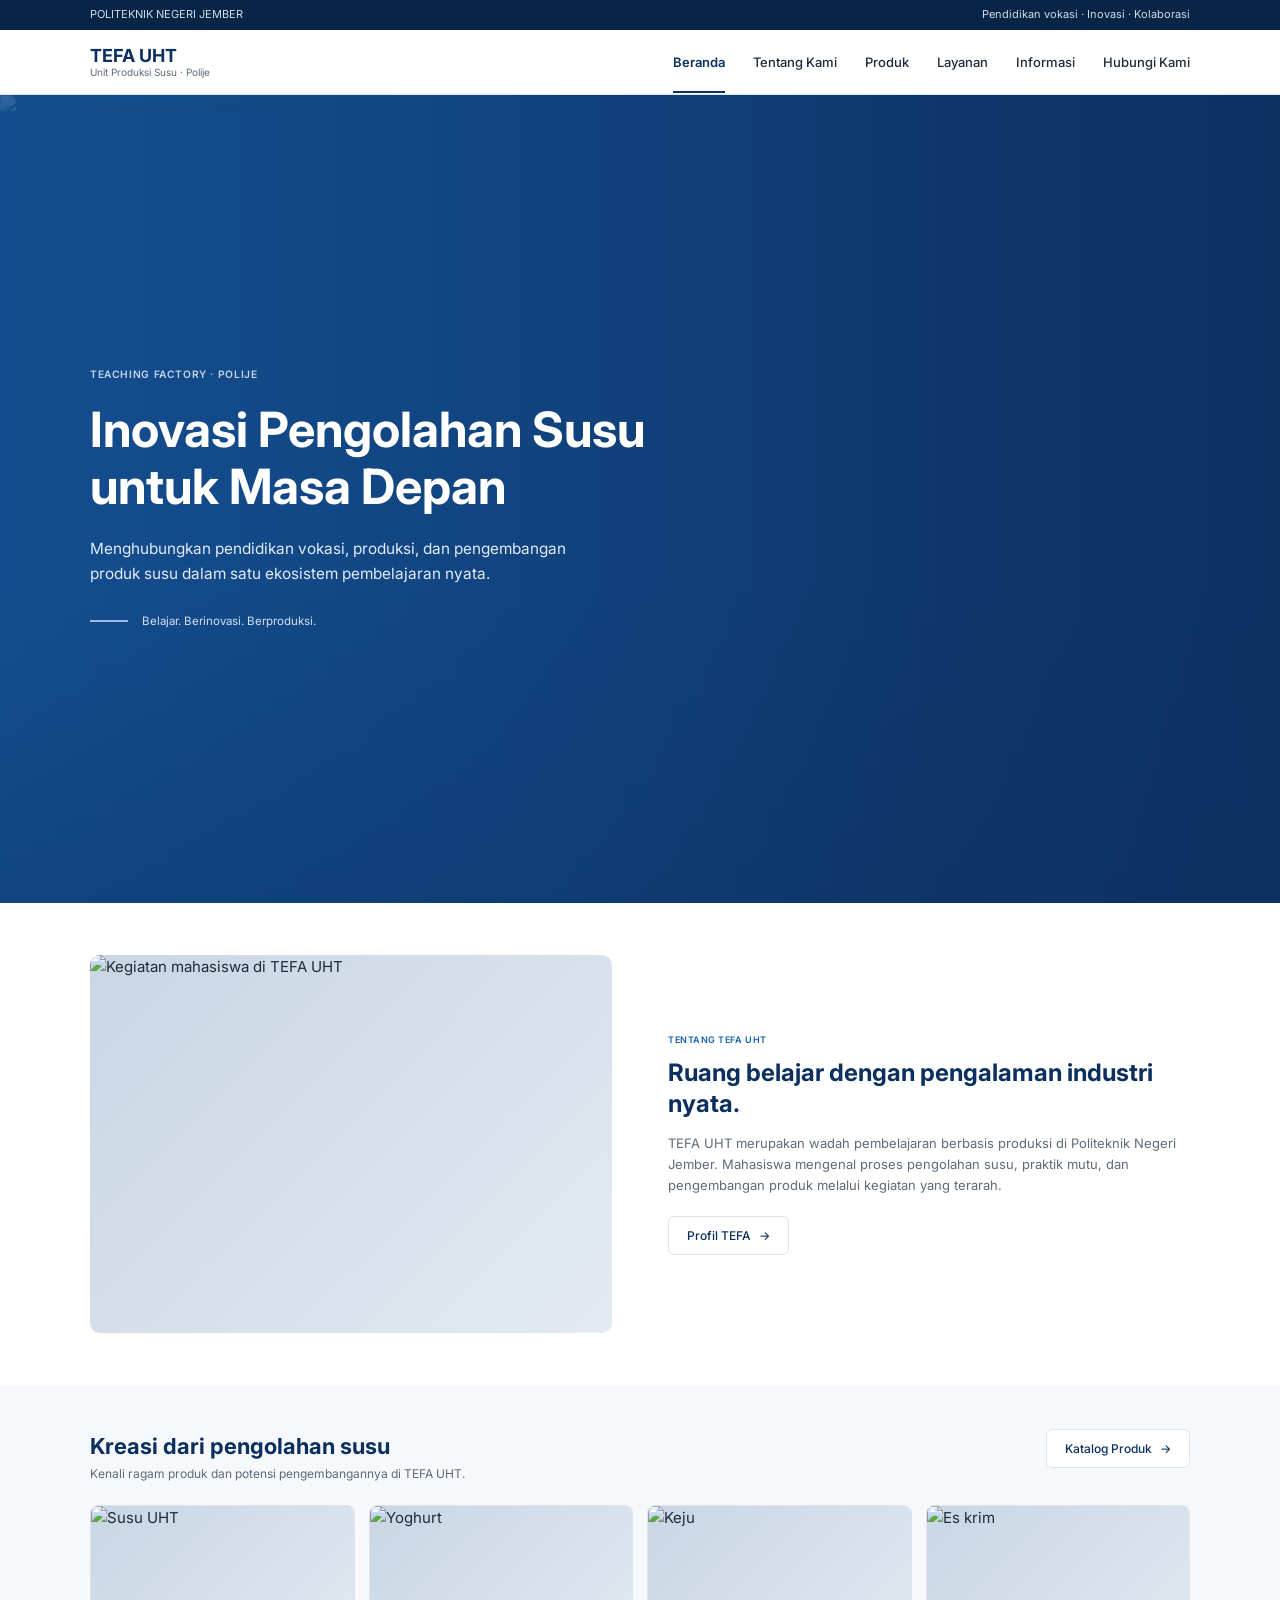
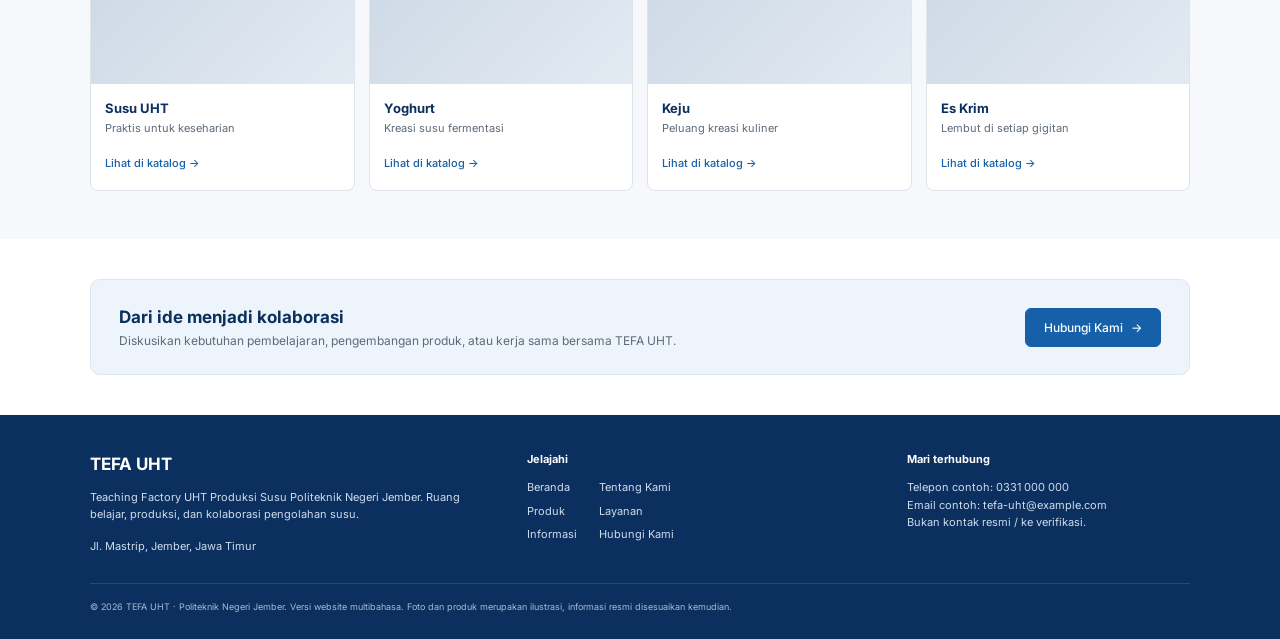
==== Beranda.html @ f45deb73 "first commit" ====
<!DOCTYPE html>
<html lang="id">
<head>
  <meta charset="UTF-8">
  <meta name="viewport" content="width=device-width, initial-scale=1.0">
  <title>TEFA UHT - Teaching Factory Susu Polije</title>
  <link rel="stylesheet" href="css/style.css">
</head>
<body>
  <div class="topbar">
    <div class="container topbar__inner">
      <span>POLITEKNIK NEGERI JEMBER</span>
      <span>Pendidikan vokasi · Inovasi · Kolaborasi</span>
    </div>
  </div>
  <header class="navbar">
    <div class="container navbar__inner">
      <a href="Beranda.html" class="logo">
        <strong>TEFA UHT</strong>
        <small>Unit Produksi Susu · Polije</small>
      </a>
      <button class="nav-toggle" id="navToggle" aria-label="Buka menu" aria-expanded="false">
        <span></span><span></span><span></span>
      </button>
      <nav class="nav" id="nav">
        <a href="Beranda.html" class="active">Beranda</a>
        <a href="tentang.html">Tentang Kami</a>
        <a href="produk.html">Produk</a>
        <a href="layanan.html">Layanan</a>
        <a href="informasi.html">Informasi</a>
        <a href="hubungi.html">Hubungi Kami</a>
      </nav>
    </div>
  </header>
  <main>
    <section class="hero">
      <img class="hero__bg" src="img/hero.jpg" alt="Mesin pengolahan susu di TEFA UHT">
      <div class="hero__overlay"></div>
      <div class="container hero__content">
        <p class="eyebrow eyebrow--light">TEACHING FACTORY · POLIJE</p>
        <h1>Inovasi Pengolahan Susu untuk Masa Depan</h1>
        <p class="hero__desc">Menghubungkan pendidikan vokasi, produksi, dan pengembangan produk susu dalam satu ekosistem pembelajaran nyata.</p>
        <p class="hero__tagline"><span class="line"></span>Belajar. Berinovasi. Berproduksi.</p>
      </div>
    </section>
    <section class="about container">
      <div class="img-box about__img"><img src="img/tentang.jpg" alt="Kegiatan mahasiswa di TEFA UHT"></div>
      <div class="about__text">
        <p class="eyebrow">TENTANG TEFA UHT</p>
        <h2>Ruang belajar dengan pengalaman industri nyata.</h2>
        <p>TEFA UHT merupakan wadah pembelajaran berbasis produksi di Politeknik Negeri Jember. Mahasiswa mengenal proses pengolahan susu, praktik mutu, dan pengembangan produk melalui kegiatan yang terarah.</p>
        <a href="tentang.html" class="btn btn--outline">Profil TEFA <span class="arrow">→</span></a>
      </div>
    </section>
    <section class="products">
      <div class="container">
        <div class="products__head">
          <div>
            <h2>Kreasi dari pengolahan susu</h2>
            <p>Kenali ragam produk dan potensi pengembangannya di TEFA UHT.</p>
          </div>
          <a href="produk.html" class="btn btn--outline">Katalog Produk <span class="arrow">→</span></a>
        </div>
        <div class="cards">
          <article class="card">
            <div class="img-box card__img"><img src="img/susu.jpg" alt="Susu UHT"></div>
            <div class="card__body">
              <h3>Susu UHT</h3>
              <p>Praktis untuk keseharian</p>
              <a href="produk.html#susu-uht">Lihat di katalog <span class="arrow">→</span></a>
            </div>
          </article>
          <article class="card">
            <div class="img-box card__img"><img src="img/yoghurt.jpg" alt="Yoghurt"></div>
            <div class="card__body">
              <h3>Yoghurt</h3>
              <p>Kreasi susu fermentasi</p>
              <a href="produk.html#yoghurt">Lihat di katalog <span class="arrow">→</span></a>
            </div>
          </article>
          <article class="card">
            <div class="img-box card__img"><img src="img/keju.jpg" alt="Keju"></div>
            <div class="card__body">
              <h3>Keju</h3>
              <p>Peluang kreasi kuliner</p>
              <a href="produk.html#keju">Lihat di katalog <span class="arrow">→</span></a>
            </div>
          </article>
          <article class="card">
            <div class="img-box card__img"><img src="img/eskrim.jpg" alt="Es krim"></div>
            <div class="card__body">
              <h3>Es Krim</h3>
              <p>Lembut di setiap gigitan</p>
              <a href="produk.html#es-krim">Lihat di katalog <span class="arrow">→</span></a>
            </div>
          </article>
        </div>
      </div>
    </section>
    <section class="container cta-wrap">
      <div class="cta">
        <div>
          <h3>Dari ide menjadi kolaborasi</h3>
          <p>Diskusikan kebutuhan pembelajaran, pengembangan produk, atau kerja sama bersama TEFA UHT.</p>
        </div>
        <a href="hubungi.html" class="btn btn--primary">Hubungi Kami <span class="arrow">→</span></a>
      </div>
    </section>
  </main>
  <footer class="footer">
    <div class="container footer__grid">
      <div class="footer__brand">
        <h4>TEFA UHT</h4>
        <p>Teaching Factory UHT Produksi Susu Politeknik Negeri Jember. Ruang belajar, produksi, dan kolaborasi pengolahan susu.</p>
        <p class="footer__addr">Jl. Mastrip, Jember, Jawa Timur</p>
      </div>
      <div>
        <h5>Jelajahi</h5>
        <ul class="footer__links">
          <li><a href="Beranda.html">Beranda</a></li>
          <li><a href="tentang.html">Tentang Kami</a></li>
          <li><a href="produk.html">Produk</a></li>
          <li><a href="layanan.html">Layanan</a></li>
          <li><a href="informasi.html">Informasi</a></li>
          <li><a href="hubungi.html">Hubungi Kami</a></li>
        </ul>
      </div>
      <div>
        <h5>Mari terhubung</h5>
        <p class="footer__contact">Telepon contoh: 0331 000 000<br>Email contoh: tefa-uht@example.com<br>Bukan kontak resmi / ke verifikasi.</p>
      </div>
    </div>
    <div class="container footer__bottom">
      © <span id="year">2026</span> TEFA UHT · Politeknik Negeri Jember. Versi website multibahasa. Foto dan produk merupakan ilustrasi, informasi resmi disesuaikan kemudian.
    </div>
  </footer>
  <script src="js/script.js"></script>
</body>
</html>
---- css/style.css ----
@import url("https://fonts.googleapis.com/css2?family=Inter:wght@400;500;600;700&display=swap");

:root { --navy: #0b2f5e; --navy-dark: #082548; --blue: #1560a8; --blue-soft: #eef4fb; --text: #1c2b3a; --muted: #5d6b7a; --line: #dde4ec; --bg-soft: #f6f8fb; --white: #ffffff; }
* { box-sizing: border-box; margin: 0; padding: 0; }
html { scroll-behavior: smooth; }
body { font-family: "Inter", system-ui, sans-serif; color: var(--text); background: var(--white); line-height: 1.6; font-size: 15px; }
img { display: block; width: 100%; height: 100%; object-fit: cover; }
a { color: inherit; text-decoration: none; }
ul { list-style: none; }
.container { width: min(1100px, 100% - 48px); margin-inline: auto; }
:focus-visible { outline: 2px solid var(--blue); outline-offset: 3px; }
.topbar { background: var(--navy-dark); color: #cfdcec; font-size: 11px; padding: 6px 0; }
.topbar__inner { display: flex; justify-content: space-between; gap: 16px; }
.navbar { background: var(--white); border-bottom: 1px solid var(--line); position: sticky; top: 0; z-index: 50; }
.navbar__inner { display: flex; align-items: center; justify-content: space-between; height: 64px; }
.logo { display: flex; flex-direction: column; line-height: 1.2; }
.logo strong { font-size: 18px; color: var(--navy); font-weight: 700; }
.logo small { font-size: 10px; color: var(--muted); }
.nav { display: flex; gap: 28px; font-size: 13px; font-weight: 500; }
.nav a { padding: 22px 0 18px; border-bottom: 2px solid transparent; transition: color .2s; }
.nav a:hover { color: var(--blue); }
.nav a.active { color: var(--navy); font-weight: 600; border-bottom-color: var(--navy); }
.nav-toggle { display: none; background: none; border: 0; width: 40px; height: 40px; cursor: pointer; flex-direction: column; justify-content: center; align-items: center; gap: 5px; }
.nav-toggle span { width: 22px; height: 2px; background: var(--navy); transition: transform .25s, opacity .25s; }
.nav-toggle[aria-expanded="true"] span:nth-child(1) { transform: translateY(7px) rotate(45deg); }
.nav-toggle[aria-expanded="true"] span:nth-child(2) { opacity: 0; }
.nav-toggle[aria-expanded="true"] span:nth-child(3) { transform: translateY(-7px) rotate(-45deg); }
.img-box { background: linear-gradient(135deg, #c9d6e4, #e3eaf2); overflow: hidden; position: relative; }
.hero { position: relative; min-height: 420px; min-height: max(420px, calc(100vh - 92px)); min-height: max(420px, calc(100svh - 92px)); display: flex; align-items: center; background: var(--navy); overflow: hidden; }
.hero__bg { position: absolute; inset: 0; }
.hero__overlay { position: absolute; inset: 0; background:
    linear-gradient(0deg, rgba(11, 47, 94, .30) 0%, rgba(11, 47, 94, 0) 40%),
    linear-gradient(90deg, rgba(21, 82, 150, .88) 0%, rgba(21, 82, 150, .62) 38%, rgba(21, 82, 150, .25) 72%, rgba(21, 82, 150, .08) 100%); }
.hero__content { position: relative; z-index: 1; padding: 48px 0; }
.eyebrow { font-size: 9px; font-weight: 600; letter-spacing: .06em; color: var(--blue); margin-bottom: 10px; }
.eyebrow--light { color: #c4d6ec; }
.hero .eyebrow--light { font-size: clamp(10px, .8vw, 14px); margin-bottom: clamp(14px, 1.4vw, 24px); }
.hero h1 { color: var(--white); font-size: clamp(30px, 3.8vw, 64px); line-height: 1.18; font-weight: 700; max-width: 14em; margin-bottom: clamp(14px, 1.6vw, 28px); }
.hero__desc { color: #e3ecf7; font-size: clamp(14px, 1.2vw, 21px); line-height: 1.65; max-width: 34em; margin-bottom: clamp(20px, 2vw, 36px); }
.hero__tagline { color: #d3e1f2; font-size: clamp(11px, .9vw, 16px); display: flex; align-items: center; gap: 14px; }
.hero__tagline .line { width: clamp(28px, 3vw, 52px); height: 2px; background: #9bbbe0; }
.about { display: grid; grid-template-columns: 1fr 1fr; gap: 56px; align-items: center; padding: 52px 0; }
.about__img { border-radius: 10px; aspect-ratio: 4 / 2.9; }
.about__text h2 { font-size: 24px; line-height: 1.3; color: var(--navy); margin-bottom: 14px; font-weight: 700; }
.about__text p:not(.eyebrow) { color: var(--muted); font-size: 13px; margin-bottom: 20px; }
.btn { display: inline-flex; align-items: center; gap: 8px; font-size: 12px; font-weight: 500; padding: 9px 18px; border-radius: 6px; border: 1px solid var(--line); transition: background .2s, border-color .2s, color .2s; }
.btn--outline { background: var(--white); color: var(--navy); }
.btn--outline:hover { border-color: var(--blue); color: var(--blue); }
.btn--primary { background: var(--blue); color: var(--white); border-color: var(--blue); }
.btn--primary:hover { background: var(--navy); border-color: var(--navy); }
.arrow { transition: transform .2s; }
.btn:hover .arrow, .card__body a:hover .arrow { transform: translateX(3px); }
.products { background: var(--bg-soft); padding: 44px 0 48px; }
.products__head { display: flex; justify-content: space-between; align-items: flex-start; gap: 20px; margin-bottom: 22px; }
.products__head h2 { font-size: 22px; color: var(--navy); font-weight: 700; }
.products__head p { color: var(--muted); font-size: 12px; }
.cards { display: grid; grid-template-columns: repeat(4, 1fr); gap: 14px; }
.card { background: var(--white); border: 1px solid var(--line); border-radius: 8px; overflow: hidden; transition: box-shadow .2s, transform .2s; }
.card:hover { box-shadow: 0 8px 20px rgba(11, 47, 94, .12); transform: translateY(-2px); }
.card__img { aspect-ratio: 4 / 2.7; }
.card__body { padding: 14px 14px 16px; }
.card__body h3 { font-size: 13px; color: var(--navy); font-weight: 700; }
.card__body p { font-size: 11px; color: var(--muted); margin: 2px 0 12px; }
.card__body a { font-size: 11px; color: var(--blue); font-weight: 500; }
.cta-wrap { padding: 40px 0; }
.cta { display: flex; justify-content: space-between; align-items: center; gap: 24px; background: var(--blue-soft); border: 1px solid #d9e7f5; border-radius: 10px; padding: 24px 28px; }
.cta h3 { font-size: 17px; color: var(--navy); font-weight: 700; }
.cta p { font-size: 12px; color: var(--muted); }
.footer { background: var(--navy); color: #cfdcec; padding-top: 36px; }
.footer__grid { display: grid; grid-template-columns: 1.4fr 1.2fr 1fr; gap: 40px; padding-bottom: 28px; border-bottom: 1px solid rgba(255, 255, 255, .12); }
.footer h4 { font-size: 17px; color: var(--white); margin-bottom: 10px; }
.footer h5 { font-size: 11px; color: var(--white); margin-bottom: 10px; }
.footer p, .footer li { font-size: 11px; }
.footer__addr { margin-top: 14px; }
.footer__links { display: grid; grid-template-columns: repeat(2, auto); justify-content: start; gap: 6px 22px; }
.footer__links a:hover { color: var(--white); text-decoration: underline; }
.footer__bottom { font-size: 9px; padding: 16px 0 24px; color: #a8bcd6; }
.page-header { background: var(--blue-soft); padding: 28px 0 36px; }
.breadcrumb { display: flex; gap: 8px; font-size: 11px; color: var(--muted); margin-bottom: 14px; }
.breadcrumb a:hover { color: var(--blue); text-decoration: underline; }
.page-header h1 { font-size: clamp(28px, 3vw, 40px); color: var(--navy); font-weight: 700; line-height: 1.2; margin-bottom: 10px; }
.page-header p { font-size: 13px; color: var(--muted); max-width: 40em; }
.subpage { padding-top: 28px; }
.subnav { display: flex; flex-wrap: wrap; gap: 10px; margin-bottom: 36px; }
.subnav__link { display: inline-block; font-size: 11px; font-weight: 500; padding: 8px 18px; border-radius: 6px; background: var(--blue-soft); color: var(--muted); transition: background .2s, color .2s; }
.subnav__link:hover { color: var(--navy); }
.subnav__link.active { background: var(--blue); color: var(--white); }
.btn:hover .arrow { transform: translateX(3px); }
.profile { display: grid; grid-template-columns: 1fr 1fr; gap: 56px; align-items: center; }
.profile__text h2 { font-size: 26px; line-height: 1.3; color: var(--navy); margin-bottom: 16px; font-weight: 700; max-width: 12em; }
.profile__text p:not(.eyebrow) { font-size: 12.5px; color: var(--muted); line-height: 1.75; margin-bottom: 14px; }
.profile__img { border-radius: 10px; aspect-ratio: 4 / 3.2; }
.features { padding: 52px 0 8px; }
.features h2 { font-size: 22px; color: var(--navy); font-weight: 700; margin-bottom: 20px; }
.features__grid { display: grid; grid-template-columns: repeat(3, 1fr); gap: 14px; }
.feature { background: var(--blue-soft); border-radius: 8px; padding: 20px 22px 22px; }
.feature__icon { width: 18px; height: 18px; fill: none; stroke: var(--navy); stroke-width: 1.8; stroke-linecap: round; stroke-linejoin: round; margin-bottom: 14px; }
.feature h3 { font-size: 14px; color: var(--navy); font-weight: 700; margin-bottom: 6px; }
.feature p { font-size: 11px; color: var(--muted); line-height: 1.7; }
.reveal { opacity: 0; transform: translateY(14px); transition: opacity .5s ease, transform .5s ease; transition-delay: var(--delay, 0s); }
.reveal.show { opacity: 1; transform: none; }
.vision { display: grid; grid-template-columns: 1fr 1.25fr; gap: 18px; align-items: start; }
.vision__main { background: var(--navy); color: var(--white); border-radius: 10px; padding: 28px 26px 26px; }
.vision__main .eyebrow { margin-bottom: 16px; }
.vision__main h2 { font-size: 26px; font-weight: 700; margin-bottom: 14px; }
.vision__text { font-size: 17px; line-height: 1.6; font-weight: 500; margin-bottom: 26px; }
.vision__note { font-size: 9px; color: #b8cde6; }
.mission h2 { font-size: 24px; color: var(--navy); font-weight: 700; margin-bottom: 14px; }
.mission__list { display: grid; gap: 12px; list-style: none; }
.mission__list li { display: flex; gap: 18px; align-items: flex-start; background: var(--bg-soft); border-radius: 8px; padding: 16px 20px; }
.mission__no { font-size: 15px; font-weight: 700; color: var(--blue); min-width: 24px; }
.mission__list p { font-size: 11.5px; color: var(--muted); line-height: 1.7; }
.catalog { padding: 36px 0 12px; }
.catalog h2 { font-size: 20px; color: var(--navy); font-weight: 700; margin-bottom: 18px; }
.catalog__grid { display: grid; grid-template-columns: repeat(3, 1fr); gap: 16px; }
.product { background: var(--white); border: 1px solid var(--line); border-radius: 8px; overflow: hidden; transition: box-shadow .2s, transform .2s; }
.product:hover { box-shadow: 0 8px 20px rgba(11, 47, 94, .12); transform: translateY(-2px); }
.product__img { aspect-ratio: 5 / 3; }
.product__body { padding: 12px 16px 18px; }
.product__meta { display: flex; justify-content: space-between; gap: 10px; font-size: 9px; margin-bottom: 8px; }
.product__cat { color: var(--blue); font-weight: 500; }
.product__size { color: var(--muted); }
.product h3 { font-size: 16px; color: var(--navy); font-weight: 700; margin-bottom: 6px; }
.product__desc { font-size: 11px; color: var(--muted); line-height: 1.65; }
.product.reveal.show:hover { transform: translateY(-2px); }
.service-intro { display: grid; grid-template-columns: 1fr 1.05fr; gap: 56px; align-items: center; }
.service-intro__text h2 { font-size: 26px; line-height: 1.3; color: var(--navy); margin-bottom: 14px; font-weight: 700; max-width: 11em; }
.service-intro__text p:not(.eyebrow) { font-size: 12px; color: var(--muted); line-height: 1.75; }
.service-intro__img { border-radius: 10px; aspect-ratio: 4 / 2.7; }
.service-intro__caption { font-size: 8.5px; color: var(--muted); margin-top: 8px; }
.block { margin-top: 48px; }
.block h2 { font-size: 20px; color: var(--navy); font-weight: 700; margin-bottom: 16px; }
.benefits__grid { display: grid; grid-template-columns: repeat(3, 1fr); gap: 14px; }
.benefit { background: var(--blue-soft); border-radius: 8px; padding: 18px 20px 22px; }
.benefit__icon { width: 16px; height: 16px; fill: none; stroke: var(--blue); stroke-width: 1.8; stroke-linecap: round; stroke-linejoin: round; margin-bottom: 12px; }
.benefit h3 { font-size: 13.5px; color: var(--navy); font-weight: 700; margin-bottom: 6px; }
.benefit p { font-size: 10.5px; color: var(--muted); line-height: 1.7; }
.steps__grid { display: grid; grid-template-columns: repeat(4, 1fr); gap: 12px; list-style: none; }
.step { background: var(--white); border: 1px solid var(--line); border-radius: 8px; padding: 18px 18px 24px; }
.step--soft { background: var(--blue-soft); border-color: transparent; }
.step__no { display: block; font-size: 20px; font-weight: 700; color: var(--blue); margin-bottom: 10px; }
.step h3 { font-size: 13px; color: var(--navy); font-weight: 700; margin-bottom: 6px; }
.step p { font-size: 10.5px; color: var(--muted); line-height: 1.7; }
.cta--info h3 { font-size: 15px; margin-bottom: 4px; }
.cta--info p { font-size: 11px; }
.cta__note { font-size: 8.5px !important; margin-top: 8px; }
.notice { background: var(--blue-soft); border-radius: 8px; padding: 12px 18px; font-size: 10px; color: var(--muted); margin-top: 30px; }
.practice__grid { display: grid; grid-template-columns: repeat(2, 1fr); gap: 14px; margin-top: 14px; }
.practice { background: var(--white); border: 1px solid var(--line); border-radius: 8px; padding: 18px 20px 20px; }
.practice h3 { font-size: 14px; color: var(--navy); font-weight: 700; margin-bottom: 6px; }
.practice p { font-size: 11px; color: var(--muted); line-height: 1.7; }
.section-head { margin-bottom: 22px; }
.section-head h2 { font-size: 24px; color: var(--navy); font-weight: 700; line-height: 1.25; margin-bottom: 6px; }
.section-head p { font-size: 12px; color: var(--muted); max-width: 52em; }
.news__grid { display: grid; grid-template-columns: repeat(3, 1fr); gap: 16px; align-items: start; }
.news-card { background: var(--white); border: 1px solid var(--line); border-radius: 8px; overflow: hidden; transition: box-shadow .2s, transform .2s; }
.news-card:hover { box-shadow: 0 8px 20px rgba(11, 47, 94, .12); transform: translateY(-2px); }
.news-card__img { aspect-ratio: 16 / 10; }
.news-card__body { padding: 14px 16px 18px; }
.news-card__meta { font-size: 8.5px; font-weight: 500; color: var(--blue); margin-bottom: 8px; }
.news-card h3 { font-size: 15px; line-height: 1.35; color: var(--navy); font-weight: 700; margin-bottom: 8px; }
.news-card__desc { font-size: 10.5px; color: var(--muted); line-height: 1.7; }
.news-card.reveal.show:hover { transform: translateY(-2px); }
.gallery__grid { display: grid; grid-template-columns: repeat(3, 1fr); gap: 20px 16px; }
.gallery__item { margin: 0; }
.gallery__btn { display: block; width: 100%; padding: 0; border: 0; border-radius: 10px; aspect-ratio: 3 / 2; cursor: zoom-in; font: inherit; }
.gallery__btn img { transition: transform .35s ease; }
.gallery__btn:hover img { transform: scale(1.04); }
.gallery__item figcaption { display: flex; flex-direction: column; gap: 2px; margin-top: 8px; }
.gallery__item strong { font-size: 12.5px; font-weight: 500; color: var(--navy); }
.gallery__item span { font-size: 9px; color: var(--muted); }
.lightbox { margin: auto; border: 0; border-radius: 10px; padding: 0; width: min(900px, 92vw); background: var(--white); overflow: hidden; }
.lightbox::backdrop { background: rgba(8, 37, 72, .78); }
.lightbox img { width: 100%; max-height: 72vh; object-fit: contain; background: #0b1a2e; }
.lightbox__caption { font-size: 12px; color: var(--navy); font-weight: 500; padding: 12px 18px 14px; }
.lightbox__close { position: absolute; top: 10px; right: 10px; width: 32px; height: 32px; border: 0; border-radius: 50%; background: rgba(255, 255, 255, .92); color: var(--navy); font-size: 14px; cursor: pointer; }
.lightbox__close:hover { background: var(--white); }
button.btn { font-family: inherit; cursor: pointer; }
.btn:disabled { opacity: .7; cursor: default; }
.contact { display: grid; grid-template-columns: 1fr 1.12fr; gap: 32px; align-items: start; padding-top: 40px; }
.contact__info h2 { font-size: 24px; color: var(--navy); font-weight: 700; margin-bottom: 14px; }
.contact__org { font-size: 13px; font-weight: 500; color: var(--navy); margin-bottom: 12px; }
.contact__addr { display: flex; align-items: center; gap: 10px; font-size: 11px; color: var(--muted); margin-bottom: 18px; }
.icon { width: 15px; height: 15px; flex: none; fill: none; stroke: var(--blue); stroke-width: 1.8; stroke-linecap: round; stroke-linejoin: round; }
.contact__box { background: var(--blue-soft); border-radius: 8px; padding: 16px 18px 14px; margin-bottom: 14px; }
.contact__box .eyebrow { margin-bottom: 12px; }
.contact__line { display: flex; align-items: center; gap: 10px; font-size: 11px; color: var(--text); margin-bottom: 10px; width: fit-content; }
.contact__line:hover span { color: var(--blue); text-decoration: underline; }
.contact__note { font-size: 8.5px; color: var(--muted); margin-top: 4px; }
.map { position: relative; display: block; border-radius: 10px; overflow: hidden; }
.map__img { aspect-ratio: 1.9 / 1; border-radius: 10px; }
.map__img img { transition: transform .35s ease; }
.map:hover .map__img img, .map:focus-visible .map__img img { transform: scale(1.04); }
.map__badge { position: absolute; right: 10px; bottom: 10px; background: var(--white); color: var(--navy); font-size: 10px; font-weight: 600; padding: 6px 10px; border-radius: 6px; box-shadow: 0 2px 8px rgba(8, 37, 72, .25); opacity: 0; transform: translateY(4px); transition: opacity .2s, transform .2s; }
.map:hover .map__badge, .map:focus-visible .map__badge { opacity: 1; transform: none; }
.contact__form { background: var(--white); border: 1px solid var(--line); border-radius: 10px; padding: 26px 24px 28px; }
.contact__form h2 { font-size: 22px; color: var(--navy); font-weight: 700; margin-bottom: 8px; }
.contact__lead { font-size: 11px; color: var(--muted); margin-bottom: 20px; }
.field { margin-bottom: 14px; }
.field label { display: block; font-size: 10px; font-weight: 600; color: var(--navy); margin-bottom: 6px; }
.field input, .field textarea { width: 100%; font-family: inherit; font-size: 11px; color: var(--text); background: var(--white); border: 1px solid var(--line); border-radius: 6px; padding: 11px 12px; transition: border-color .2s, box-shadow .2s; }
.field textarea { resize: vertical; min-height: 110px; line-height: 1.6; }
.field input::placeholder, .field textarea::placeholder { color: #98a4b3; }
.field input:focus, .field textarea:focus { outline: none; border-color: var(--blue); box-shadow: 0 0 0 3px rgba(21, 96, 168, .15); }
.field input[aria-invalid="true"], .field textarea[aria-invalid="true"] { border-color: #c0392b; }
.field input[aria-invalid="true"]:focus, .field textarea[aria-invalid="true"]:focus { box-shadow: 0 0 0 3px rgba(192, 57, 43, .15); }
.field__error { font-size: 9.5px; color: #c0392b; margin-top: 5px; min-height: 0; }
.field__error:empty { display: none; }
.contact__form .btn { margin-top: 6px; padding: 10px 20px; }
.tips { padding: 28px 0 44px; }
.tips__box { background: var(--blue-soft); border-radius: 8px; padding: 18px 22px 20px; }
.tips__box h3 { font-size: 15px; color: var(--navy); font-weight: 700; margin-bottom: 6px; }
.tips__box p { font-size: 11px; color: var(--muted); line-height: 1.7; }
.success { text-align: center; max-width: 620px; padding: 52px 0 76px; display: flex; flex-direction: column; align-items: center; }
.success__icon { width: 56px; height: 56px; border-radius: 50%; background: #e6f2ec; display: grid; place-items: center; margin-bottom: 18px; animation: pop .45s ease both; }
.success__icon svg { width: 24px; height: 24px; fill: none; stroke: #2f7d5b; stroke-width: 1.8; stroke-linecap: round; stroke-linejoin: round; }
.success .eyebrow { margin-bottom: 14px; }
.success h2 { font-size: clamp(24px, 3vw, 32px); color: var(--navy); font-weight: 700; line-height: 1.25; margin-bottom: 18px; }
.success h2:focus { outline: none; }
.success__text { font-size: 12.5px; color: var(--muted); line-height: 1.75; max-width: 34em; margin-bottom: 22px; }
.success__note { background: var(--blue-soft); border-radius: 8px; padding: 14px 24px; font-size: 10px; color: var(--muted); line-height: 1.7; margin-bottom: 22px; }
.success__actions { display: flex; flex-wrap: wrap; justify-content: center; gap: 10px; }
@keyframes pop {
from { opacity: 0; transform: scale(.6); }
  to { opacity: 1; transform: scale(1); }
}

@media (max-width: 900px) {
  .cards { grid-template-columns: repeat(2, 1fr); }
  .about { grid-template-columns: 1fr; gap: 24px; }
  .footer__grid { grid-template-columns: 1fr 1fr; }
  .footer__brand { grid-column: 1 / -1; }
  .profile { grid-template-columns: 1fr; gap: 28px; }
  .features__grid { grid-template-columns: 1fr; }
  .vision { grid-template-columns: 1fr; }
  .catalog__grid { grid-template-columns: repeat(2, 1fr); }
  .service-intro { grid-template-columns: 1fr; gap: 28px; }
  .steps__grid { grid-template-columns: repeat(2, 1fr); }
  .benefits__grid { grid-template-columns: 1fr; }
  .practice__grid { grid-template-columns: 1fr; }
  .news__grid { grid-template-columns: repeat(2, 1fr); }
  .gallery__grid { grid-template-columns: repeat(2, 1fr); }
  .contact { grid-template-columns: 1fr; gap: 28px; }
}

@media (max-width: 760px) {
  .topbar__inner span:last-child { display: none; }
  .nav-toggle { display: flex; }
  .nav { position: absolute; top: 100%; left: 0; right: 0; background: var(--white); border-bottom: 1px solid var(--line); flex-direction: column; gap: 0; padding: 8px 24px 14px; display: none; }
  .nav.open { display: flex; }
  .nav a { padding: 12px 0; border-bottom: 1px solid var(--line); }
  .hero { min-height: 360px; }
  .hero h1 { font-size: 28px; }
  .hero__desc { font-size: 14px; }
  .hero__overlay { background: rgba(11, 47, 94, .82); }
  .products__head, .cta { flex-direction: column; align-items: flex-start; }
  .cta { flex-direction: column; align-items: flex-start; }
}

@media (max-width: 480px) {
  .cards { grid-template-columns: 1fr; }
  .footer__grid { grid-template-columns: 1fr; }
}

@media (prefers-reduced-motion: reduce) {
  * { transition: none !important; scroll-behavior: auto !important; }
  .reveal { opacity: 1; transform: none; transition: none; }
  .gallery__btn img { transition: none; }
  .map__img img, .map__badge { transition: none; }
  .success__icon { animation: none; }
}

@media (max-width: 560px) {
  .catalog__grid { grid-template-columns: 1fr; }
  .steps__grid { grid-template-columns: 1fr; }
  .news__grid { grid-template-columns: 1fr; }
  .gallery__grid { grid-template-columns: 1fr; }
  .success__actions { flex-direction: column; width: 100%; }
  .success__actions .btn { justify-content: center; }
}
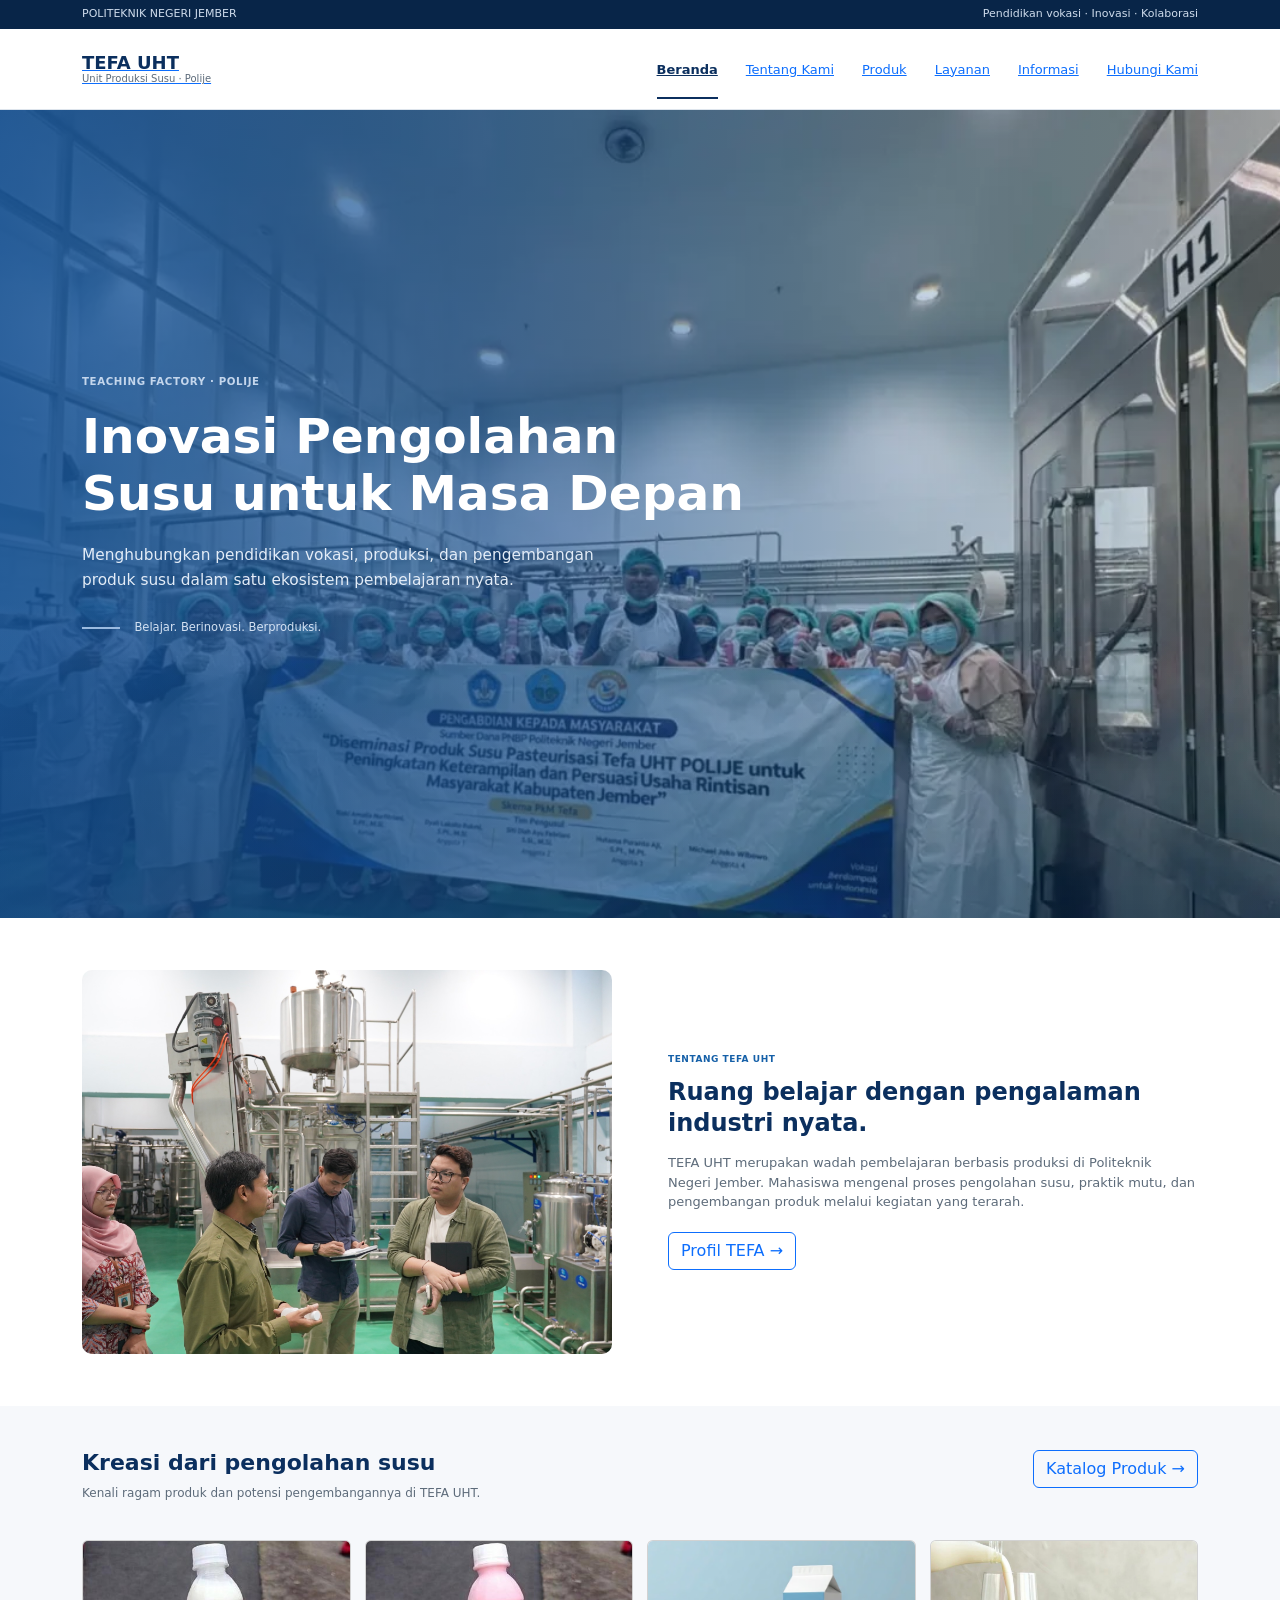
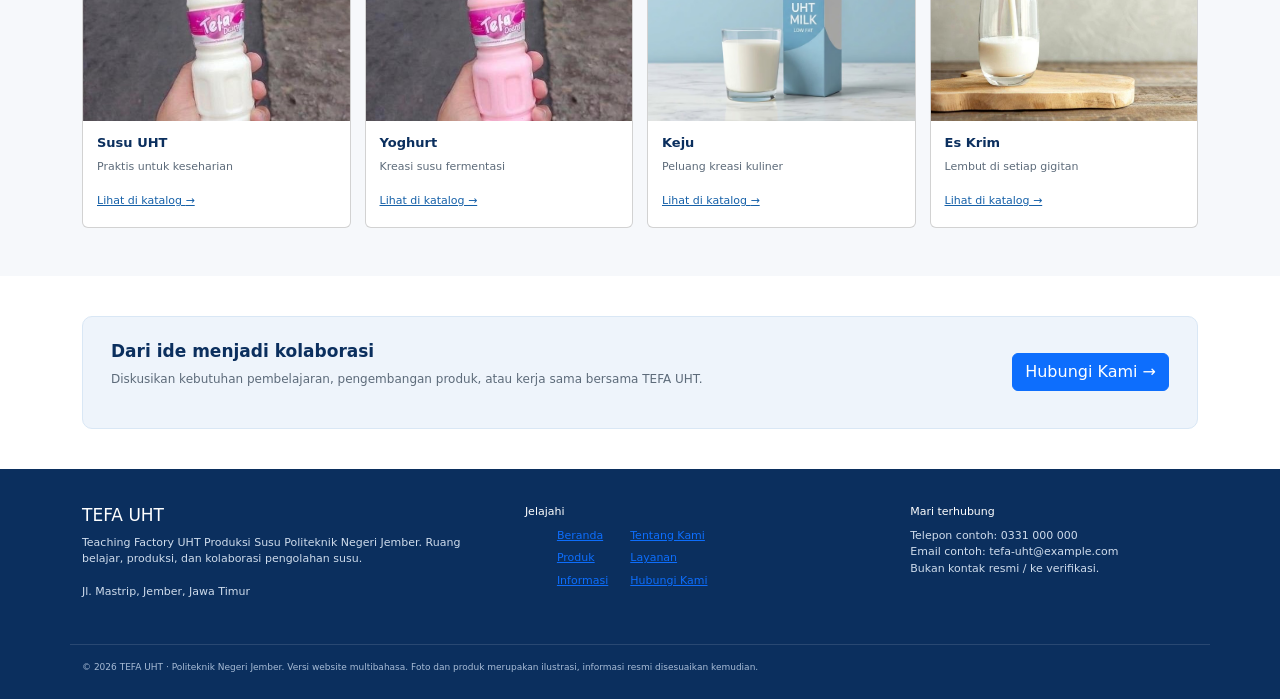
==== commit e56ab1e7: "rorrr" ====
--- a/Beranda.html
+++ b/Beranda.html
@@ -5,6 +5,8 @@
   <meta name="viewport" content="width=device-width, initial-scale=1.0">
   <title>TEFA UHT - Teaching Factory Susu Polije</title>
   <link rel="stylesheet" href="css/style.css">
+
+  <link href="https://cdn.jsdelivr.net/npm/bootstrap@5.3.8/dist/css/bootstrap.min.css" rel="stylesheet">
 </head>
 <body>
   <div class="topbar">
@@ -34,7 +36,7 @@
   </header>
   <main>
     <section class="hero">
-      <img class="hero__bg" src="img/hero.jpg" alt="Mesin pengolahan susu di TEFA UHT">
+      <img class="hero__bg" src="img/BANNER.webp" alt="Mesin pengolahan susu di TEFA UHT">
       <div class="hero__overlay"></div>
       <div class="container hero__content">
         <p class="eyebrow eyebrow--light">TEACHING FACTORY · POLIJE</p>
@@ -44,12 +46,12 @@
       </div>
     </section>
     <section class="about container">
-      <div class="img-box about__img"><img src="img/tentang.jpg" alt="Kegiatan mahasiswa di TEFA UHT"></div>
+      <div class="img-box about__img"><img src="img/Beranda1.jpeg" alt="Kegiatan mahasiswa di TEFA UHT"></div>
       <div class="about__text">
         <p class="eyebrow">TENTANG TEFA UHT</p>
         <h2>Ruang belajar dengan pengalaman industri nyata.</h2>
         <p>TEFA UHT merupakan wadah pembelajaran berbasis produksi di Politeknik Negeri Jember. Mahasiswa mengenal proses pengolahan susu, praktik mutu, dan pengembangan produk melalui kegiatan yang terarah.</p>
-        <a href="tentang.html" class="btn btn--outline">Profil TEFA <span class="arrow">→</span></a>
+        <a href="tentang.html" class="btn btn-outline-primary">Profil TEFA →</a>
       </div>
     </section>
     <section class="products">
@@ -59,11 +61,11 @@
             <h2>Kreasi dari pengolahan susu</h2>
             <p>Kenali ragam produk dan potensi pengembangannya di TEFA UHT.</p>
           </div>
-          <a href="produk.html" class="btn btn--outline">Katalog Produk <span class="arrow">→</span></a>
+          <a href="produk.html" class="btn btn-outline-primary">Katalog Produk →</a>
         </div>
         <div class="cards">
           <article class="card">
-            <div class="img-box card__img"><img src="img/susu.jpg" alt="Susu UHT"></div>
+            <div class="img-box card__img"><img src="img/susu ori.jpg" alt="Susu UHT"></div>
             <div class="card__body">
               <h3>Susu UHT</h3>
               <p>Praktis untuk keseharian</p>
@@ -71,7 +73,7 @@
             </div>
           </article>
           <article class="card">
-            <div class="img-box card__img"><img src="img/yoghurt.jpg" alt="Yoghurt"></div>
+            <div class="img-box card__img"><img src="img/susu straw.jpg" alt="Yoghurt"></div>
             <div class="card__body">
               <h3>Yoghurt</h3>
               <p>Kreasi susu fermentasi</p>
@@ -79,7 +81,7 @@
             </div>
           </article>
           <article class="card">
-            <div class="img-box card__img"><img src="img/keju.jpg" alt="Keju"></div>
+            <div class="img-box card__img"><img src="img/susu uht.avif" alt="Keju"></div>
             <div class="card__body">
               <h3>Keju</h3>
               <p>Peluang kreasi kuliner</p>
@@ -87,7 +89,7 @@
             </div>
           </article>
           <article class="card">
-            <div class="img-box card__img"><img src="img/eskrim.jpg" alt="Es krim"></div>
+            <div class="img-box card__img"><img src="img/susu steril.jpeg" alt="Es krim"></div>
             <div class="card__body">
               <h3>Es Krim</h3>
               <p>Lembut di setiap gigitan</p>
@@ -103,7 +105,7 @@
           <h3>Dari ide menjadi kolaborasi</h3>
           <p>Diskusikan kebutuhan pembelajaran, pengembangan produk, atau kerja sama bersama TEFA UHT.</p>
         </div>
-        <a href="hubungi.html" class="btn btn--primary">Hubungi Kami <span class="arrow">→</span></a>
+        <a href="hubungi.html" class="btn btn-primary">Hubungi Kami →</a>
       </div>
     </section>
   </main>
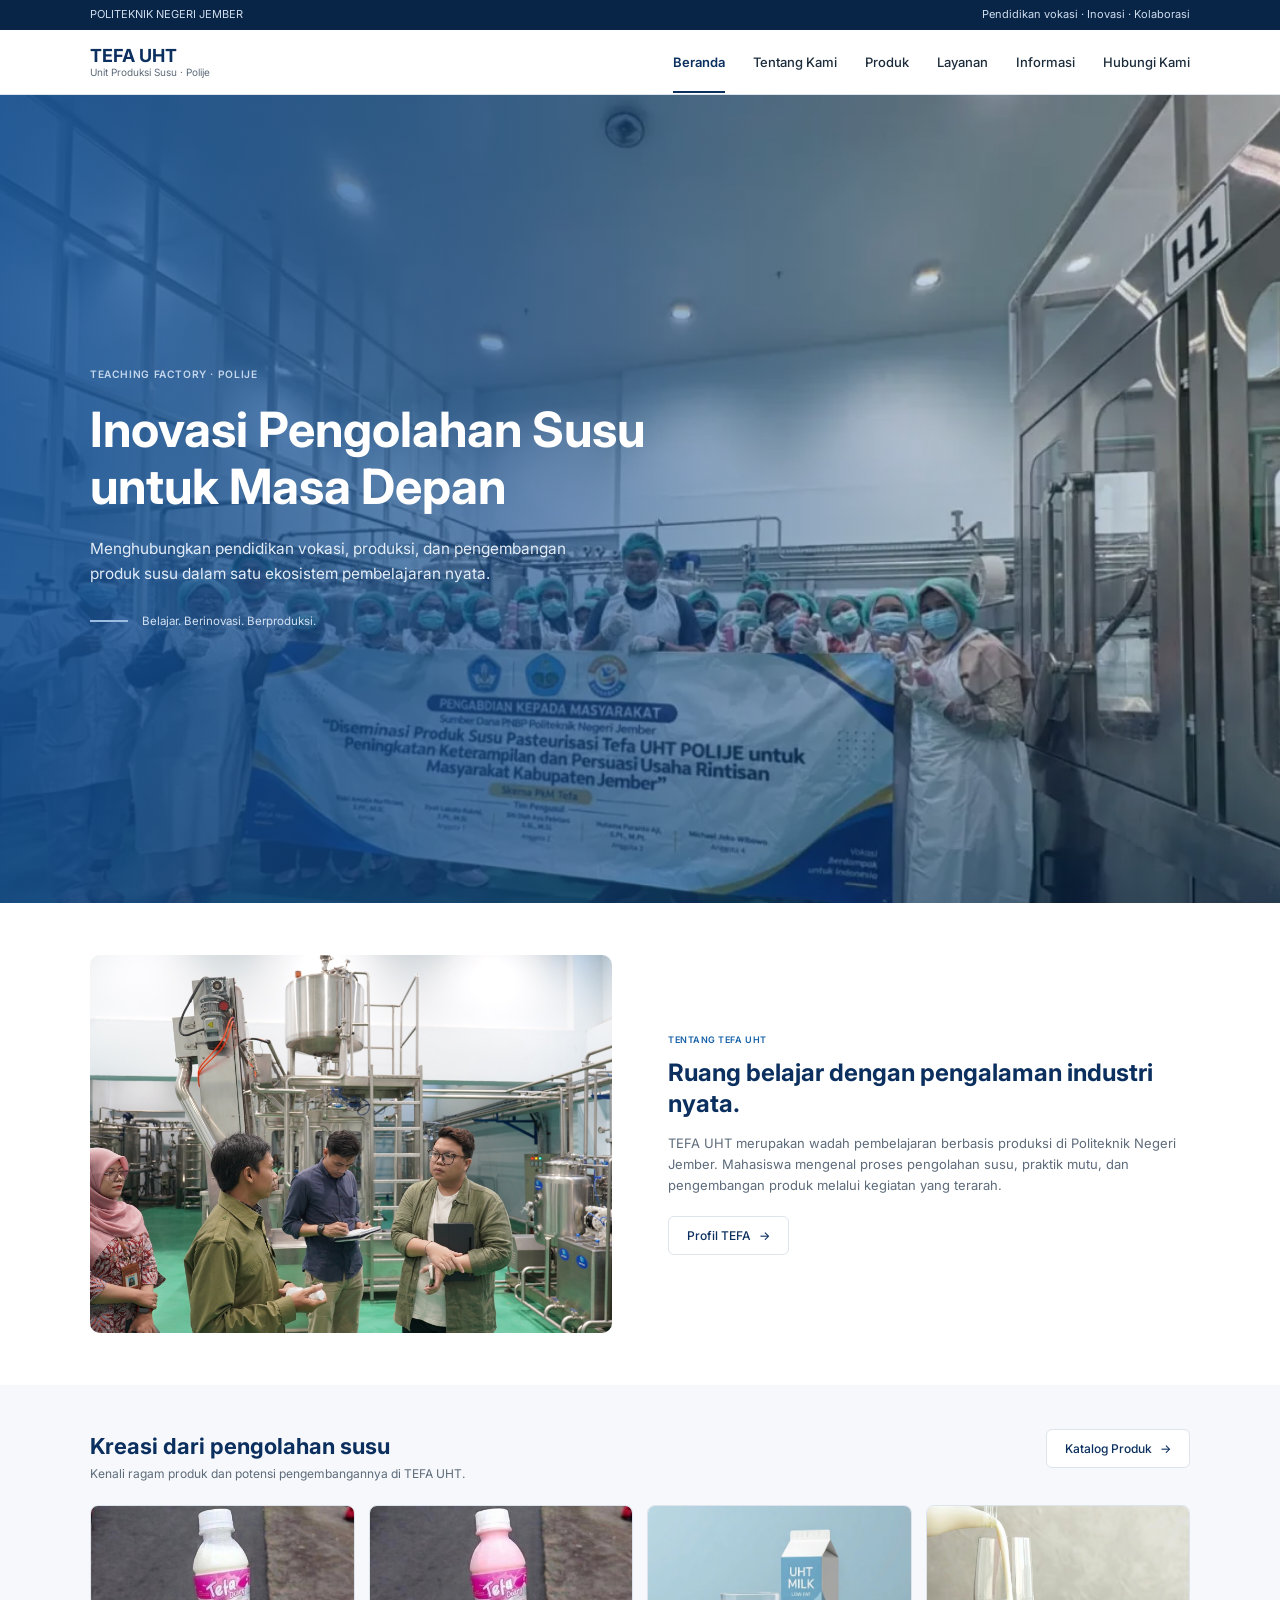
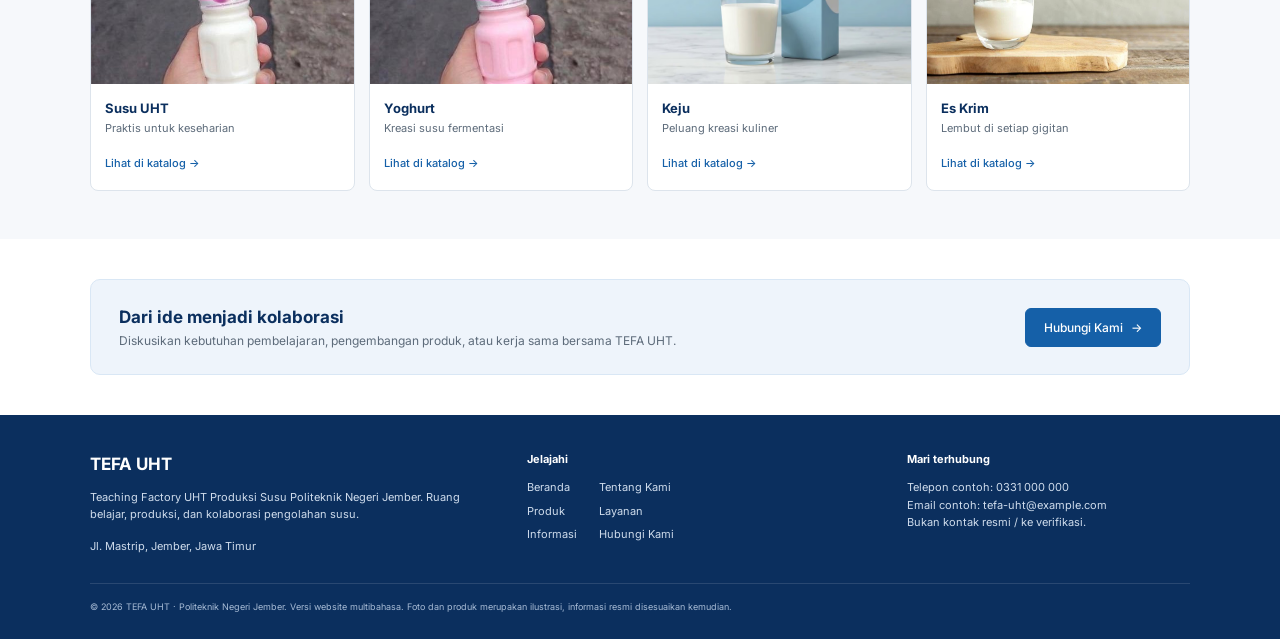
==== commit f5696051: "av" ====
--- a/Beranda.html
+++ b/Beranda.html
@@ -5,8 +5,6 @@
   <meta name="viewport" content="width=device-width, initial-scale=1.0">
   <title>TEFA UHT - Teaching Factory Susu Polije</title>
   <link rel="stylesheet" href="css/style.css">
-
-  <link href="https://cdn.jsdelivr.net/npm/bootstrap@5.3.8/dist/css/bootstrap.min.css" rel="stylesheet">
 </head>
 <body>
   <div class="topbar">
@@ -36,7 +34,7 @@
   </header>
   <main>
     <section class="hero">
-      <img class="hero__bg" src="img/BANNER.webp" alt="Mesin pengolahan susu di TEFA UHT">
+      <img class="hero__bg" src="img/BANNER.webp" alt="BANNER TEFA UHT">
       <div class="hero__overlay"></div>
       <div class="container hero__content">
         <p class="eyebrow eyebrow--light">TEACHING FACTORY · POLIJE</p>
@@ -51,7 +49,7 @@
         <p class="eyebrow">TENTANG TEFA UHT</p>
         <h2>Ruang belajar dengan pengalaman industri nyata.</h2>
         <p>TEFA UHT merupakan wadah pembelajaran berbasis produksi di Politeknik Negeri Jember. Mahasiswa mengenal proses pengolahan susu, praktik mutu, dan pengembangan produk melalui kegiatan yang terarah.</p>
-        <a href="tentang.html" class="btn btn-outline-primary">Profil TEFA →</a>
+        <a href="tentang.html" class="btn btn--outline">Profil TEFA <span class="arrow">→</span></a>
       </div>
     </section>
     <section class="products">
@@ -61,7 +59,7 @@
             <h2>Kreasi dari pengolahan susu</h2>
             <p>Kenali ragam produk dan potensi pengembangannya di TEFA UHT.</p>
           </div>
-          <a href="produk.html" class="btn btn-outline-primary">Katalog Produk →</a>
+          <a href="produk.html" class="btn btn--outline">Katalog Produk <span class="arrow">→</span></a>
         </div>
         <div class="cards">
           <article class="card">
@@ -105,7 +103,7 @@
           <h3>Dari ide menjadi kolaborasi</h3>
           <p>Diskusikan kebutuhan pembelajaran, pengembangan produk, atau kerja sama bersama TEFA UHT.</p>
         </div>
-        <a href="hubungi.html" class="btn btn-primary">Hubungi Kami →</a>
+        <a href="hubungi.html" class="btn btn--primary">Hubungi Kami <span class="arrow">→</span></a>
       </div>
     </section>
   </main>
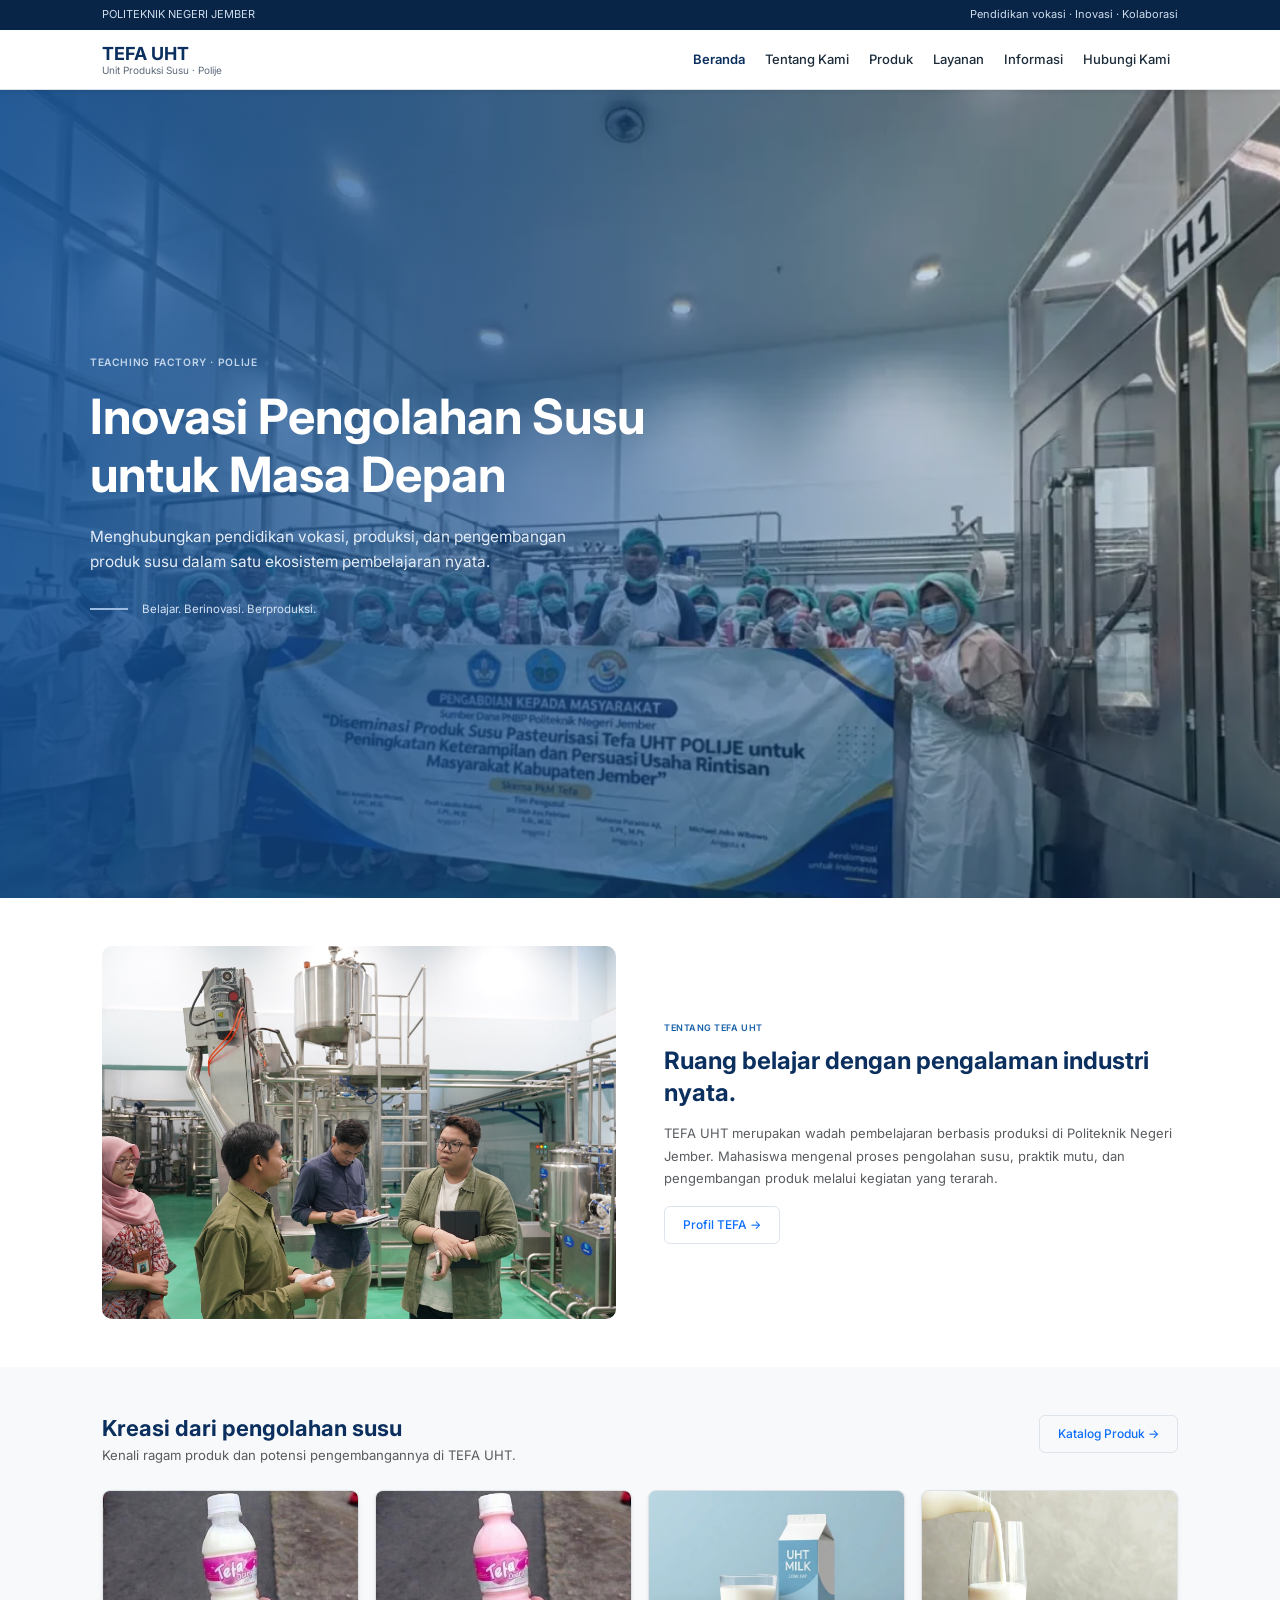
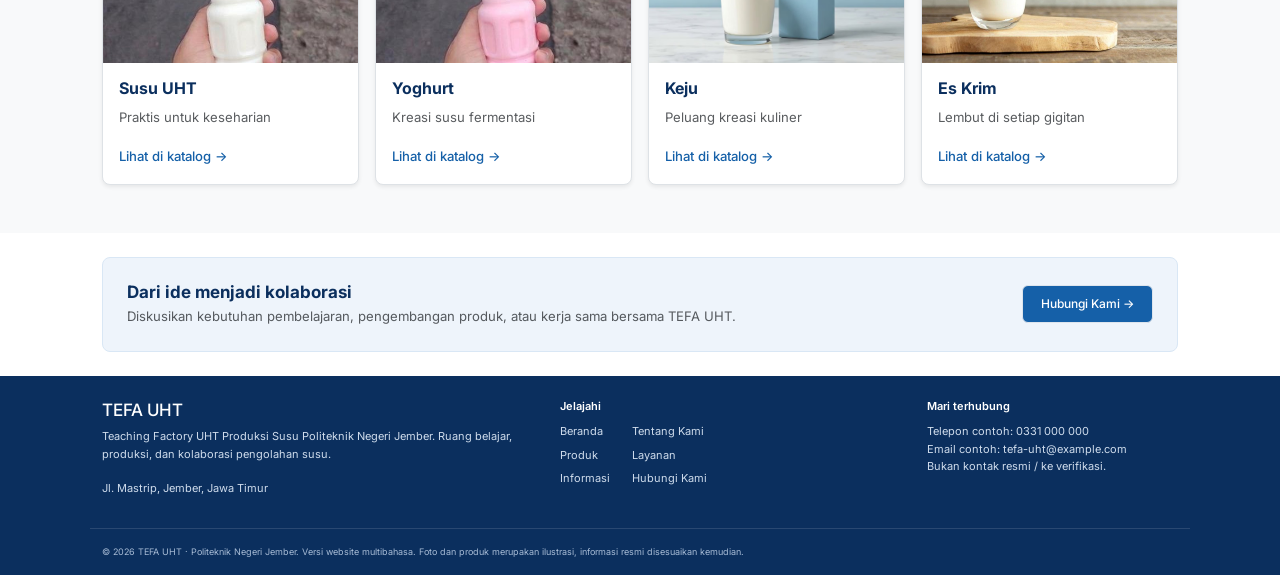
==== commit 53d97b3e: "bootsrep" ====
--- a/Beranda.html
+++ b/Beranda.html
@@ -4,35 +4,60 @@
   <meta charset="UTF-8">
   <meta name="viewport" content="width=device-width, initial-scale=1.0">
   <title>TEFA UHT - Teaching Factory Susu Polije</title>
+  <!-- Bootstrap CSS -->
+  <link href="https://cdn.jsdelivr.net/npm/bootstrap@5.3.0/dist/css/bootstrap.min.css" rel="stylesheet">
+  <!-- CSS Custom (hanya warna brand & komponen unik TEFA UHT) -->
   <link rel="stylesheet" href="css/style.css">
 </head>
 <body>
+
+  <!-- ═══════════════════════════════════
+       TOPBAR (kustom)
+  ══════════════════════════════════════ -->
   <div class="topbar">
     <div class="container topbar__inner">
       <span>POLITEKNIK NEGERI JEMBER</span>
       <span>Pendidikan vokasi · Inovasi · Kolaborasi</span>
     </div>
   </div>
-  <header class="navbar">
-    <div class="container navbar__inner">
-      <a href="Beranda.html" class="logo">
+
+  <!-- ═══════════════════════════════════
+       NAVBAR — Bootstrap Navbar
+  ══════════════════════════════════════ -->
+  <nav class="navbar navbar-expand-lg bg-white border-bottom sticky-top shadow-sm">
+    <div class="container">
+      <!-- Logo / Brand -->
+      <a class="navbar-brand logo" href="Beranda.html">
         <strong>TEFA UHT</strong>
-        <small>Unit Produksi Susu · Polije</small>
+        <small class="d-block">Unit Produksi Susu · Polije</small>
       </a>
-      <button class="nav-toggle" id="navToggle" aria-label="Buka menu" aria-expanded="false">
-        <span></span><span></span><span></span>
+
+      <!-- Tombol Hamburger (Bootstrap otomatis handle buka/tutup) -->
+      <button class="navbar-toggler" type="button"
+              data-bs-toggle="collapse" data-bs-target="#navbarMenu"
+              aria-controls="navbarMenu" aria-expanded="false" aria-label="Buka menu">
+        <span class="navbar-toggler-icon"></span>
       </button>
-      <nav class="nav" id="nav">
-        <a href="Beranda.html" class="active">Beranda</a>
-        <a href="tentang.html">Tentang Kami</a>
-        <a href="produk.html">Produk</a>
-        <a href="layanan.html">Layanan</a>
-        <a href="informasi.html">Informasi</a>
-        <a href="hubungi.html">Hubungi Kami</a>
-      </nav>
+
+      <!-- Menu navigasi -->
+      <div class="collapse navbar-collapse justify-content-end" id="navbarMenu">
+        <ul class="navbar-nav gap-1">
+          <li class="nav-item"><a class="nav-link active fw-semibold" href="Beranda.html">Beranda</a></li>
+          <li class="nav-item"><a class="nav-link" href="tentang.html">Tentang Kami</a></li>
+          <li class="nav-item"><a class="nav-link" href="produk.html">Produk</a></li>
+          <li class="nav-item"><a class="nav-link" href="layanan.html">Layanan</a></li>
+          <li class="nav-item"><a class="nav-link" href="informasi.html">Informasi</a></li>
+          <li class="nav-item"><a class="nav-link" href="hubungi.html">Hubungi Kami</a></li>
+        </ul>
+      </div>
     </div>
-  </header>
+  </nav>
+
   <main>
+
+    <!-- ═══════════════════════════════════
+         HERO (kustom — Bootstrap tidak punya)
+    ══════════════════════════════════════ -->
     <section class="hero">
       <img class="hero__bg" src="img/BANNER.webp" alt="BANNER TEFA UHT">
       <div class="hero__overlay"></div>
@@ -43,97 +68,174 @@
         <p class="hero__tagline"><span class="line"></span>Belajar. Berinovasi. Berproduksi.</p>
       </div>
     </section>
-    <section class="about container">
-      <div class="img-box about__img"><img src="img/Beranda1.jpeg" alt="Kegiatan mahasiswa di TEFA UHT"></div>
-      <div class="about__text">
-        <p class="eyebrow">TENTANG TEFA UHT</p>
-        <h2>Ruang belajar dengan pengalaman industri nyata.</h2>
-        <p>TEFA UHT merupakan wadah pembelajaran berbasis produksi di Politeknik Negeri Jember. Mahasiswa mengenal proses pengolahan susu, praktik mutu, dan pengembangan produk melalui kegiatan yang terarah.</p>
-        <a href="tentang.html" class="btn btn--outline">Profil TEFA <span class="arrow">→</span></a>
-      </div>
-    </section>
-    <section class="products">
+
+    <!-- ═══════════════════════════════════
+         TENTANG — Bootstrap Grid (row + col)
+    ══════════════════════════════════════ -->
+    <section class="py-5">
       <div class="container">
-        <div class="products__head">
+        <div class="row align-items-center g-5">
+          <!-- Kolom kiri: gambar -->
+          <div class="col-md-6">
+            <div class="img-box about__img">
+              <img src="img/Beranda1.jpeg" alt="Kegiatan mahasiswa di TEFA UHT">
+            </div>
+          </div>
+          <!-- Kolom kanan: teks -->
+          <div class="col-md-6">
+            <p class="eyebrow">TENTANG TEFA UHT</p>
+            <h2 class="about__title">Ruang belajar dengan pengalaman industri nyata.</h2>
+            <p class="text-muted" style="font-size:13px; line-height:1.75;">
+              TEFA UHT merupakan wadah pembelajaran berbasis produksi di Politeknik Negeri Jember.
+              Mahasiswa mengenal proses pengolahan susu, praktik mutu, dan pengembangan produk melalui kegiatan yang terarah.
+            </p>
+            <!-- Tombol — Bootstrap btn -->
+            <a href="tentang.html" class="btn btn-outline-primary">Profil TEFA →</a>
+          </div>
+        </div>
+      </div>
+    </section>
+
+    <!-- ═══════════════════════════════════
+         PRODUK — Bootstrap Grid + Bootstrap Card
+    ══════════════════════════════════════ -->
+    <section class="py-5 bg-light">
+      <div class="container">
+        <!-- Header produk -->
+        <div class="d-flex justify-content-between align-items-start flex-wrap gap-3 mb-4">
           <div>
-            <h2>Kreasi dari pengolahan susu</h2>
-            <p>Kenali ragam produk dan potensi pengembangannya di TEFA UHT.</p>
-          </div>
-          <a href="produk.html" class="btn btn--outline">Katalog Produk <span class="arrow">→</span></a>
-        </div>
-        <div class="cards">
-          <article class="card">
-            <div class="img-box card__img"><img src="img/susu ori.jpg" alt="Susu UHT"></div>
-            <div class="card__body">
-              <h3>Susu UHT</h3>
-              <p>Praktis untuk keseharian</p>
-              <a href="produk.html#susu-uht">Lihat di katalog <span class="arrow">→</span></a>
-            </div>
-          </article>
-          <article class="card">
-            <div class="img-box card__img"><img src="img/susu straw.jpg" alt="Yoghurt"></div>
-            <div class="card__body">
-              <h3>Yoghurt</h3>
-              <p>Kreasi susu fermentasi</p>
-              <a href="produk.html#yoghurt">Lihat di katalog <span class="arrow">→</span></a>
-            </div>
-          </article>
-          <article class="card">
-            <div class="img-box card__img"><img src="img/susu uht.avif" alt="Keju"></div>
-            <div class="card__body">
-              <h3>Keju</h3>
-              <p>Peluang kreasi kuliner</p>
-              <a href="produk.html#keju">Lihat di katalog <span class="arrow">→</span></a>
-            </div>
-          </article>
-          <article class="card">
-            <div class="img-box card__img"><img src="img/susu steril.jpeg" alt="Es krim"></div>
-            <div class="card__body">
-              <h3>Es Krim</h3>
-              <p>Lembut di setiap gigitan</p>
-              <a href="produk.html#es-krim">Lihat di katalog <span class="arrow">→</span></a>
-            </div>
-          </article>
-        </div>
-      </div>
-    </section>
-    <section class="container cta-wrap">
-      <div class="cta">
-        <div>
-          <h3>Dari ide menjadi kolaborasi</h3>
-          <p>Diskusikan kebutuhan pembelajaran, pengembangan produk, atau kerja sama bersama TEFA UHT.</p>
-        </div>
-        <a href="hubungi.html" class="btn btn--primary">Hubungi Kami <span class="arrow">→</span></a>
-      </div>
-    </section>
+            <h2 class="products-title">Kreasi dari pengolahan susu</h2>
+            <p class="text-muted small mb-0">Kenali ragam produk dan potensi pengembangannya di TEFA UHT.</p>
+          </div>
+          <!-- Tombol — Bootstrap btn -->
+          <a href="produk.html" class="btn btn-outline-primary">Katalog Produk →</a>
+        </div>
+
+        <!-- Grid 4 kolom (Bootstrap row + col) -->
+        <div class="row g-3">
+
+          <!-- Card 1 -->
+          <div class="col-6 col-md-3">
+            <div class="card h-100 shadow-sm border">
+              <div class="img-box card__img">
+                <img src="img/susu ori.jpg" alt="Susu UHT" class="card-img-top">
+              </div>
+              <div class="card-body">
+                <h3 class="card-title h6 fw-bold text-navy">Susu UHT</h3>
+                <p class="card-text small text-muted">Praktis untuk keseharian</p>
+                <a href="produk.html#susu-uht" class="small text-primary-brand">Lihat di katalog →</a>
+              </div>
+            </div>
+          </div>
+
+          <!-- Card 2 -->
+          <div class="col-6 col-md-3">
+            <div class="card h-100 shadow-sm border">
+              <div class="img-box card__img">
+                <img src="img/susu straw.jpg" alt="Yoghurt" class="card-img-top">
+              </div>
+              <div class="card-body">
+                <h3 class="card-title h6 fw-bold text-navy">Yoghurt</h3>
+                <p class="card-text small text-muted">Kreasi susu fermentasi</p>
+                <a href="produk.html#yoghurt" class="small text-primary-brand">Lihat di katalog →</a>
+              </div>
+            </div>
+          </div>
+
+          <!-- Card 3 -->
+          <div class="col-6 col-md-3">
+            <div class="card h-100 shadow-sm border">
+              <div class="img-box card__img">
+                <img src="img/susu uht.avif" alt="Keju" class="card-img-top">
+              </div>
+              <div class="card-body">
+                <h3 class="card-title h6 fw-bold text-navy">Keju</h3>
+                <p class="card-text small text-muted">Peluang kreasi kuliner</p>
+                <a href="produk.html#keju" class="small text-primary-brand">Lihat di katalog →</a>
+              </div>
+            </div>
+          </div>
+
+          <!-- Card 4 -->
+          <div class="col-6 col-md-3">
+            <div class="card h-100 shadow-sm border">
+              <div class="img-box card__img">
+                <img src="img/susu steril.jpeg" alt="Es krim" class="card-img-top">
+              </div>
+              <div class="card-body">
+                <h3 class="card-title h6 fw-bold text-navy">Es Krim</h3>
+                <p class="card-text small text-muted">Lembut di setiap gigitan</p>
+                <a href="produk.html#es-krim" class="small text-primary-brand">Lihat di katalog →</a>
+              </div>
+            </div>
+          </div>
+
+        </div>
+      </div>
+    </section>
+
+    <!-- ═══════════════════════════════════
+         CTA — Bootstrap utilities
+    ══════════════════════════════════════ -->
+    <section class="py-4">
+      <div class="container">
+        <div class="cta-box d-flex justify-content-between align-items-center flex-wrap gap-3 rounded-3 p-4">
+          <div>
+            <h3 class="cta-title mb-1">Dari ide menjadi kolaborasi</h3>
+            <p class="text-muted small mb-0">Diskusikan kebutuhan pembelajaran, pengembangan produk, atau kerja sama bersama TEFA UHT.</p>
+          </div>
+          <!-- Tombol — Bootstrap btn -->
+          <a href="hubungi.html" class="btn btn-primary-navy">Hubungi Kami →</a>
+        </div>
+      </div>
+    </section>
+
   </main>
-  <footer class="footer">
-    <div class="container footer__grid">
-      <div class="footer__brand">
-        <h4>TEFA UHT</h4>
-        <p>Teaching Factory UHT Produksi Susu Politeknik Negeri Jember. Ruang belajar, produksi, dan kolaborasi pengolahan susu.</p>
-        <p class="footer__addr">Jl. Mastrip, Jember, Jawa Timur</p>
-      </div>
-      <div>
-        <h5>Jelajahi</h5>
-        <ul class="footer__links">
-          <li><a href="Beranda.html">Beranda</a></li>
-          <li><a href="tentang.html">Tentang Kami</a></li>
-          <li><a href="produk.html">Produk</a></li>
-          <li><a href="layanan.html">Layanan</a></li>
-          <li><a href="informasi.html">Informasi</a></li>
-          <li><a href="hubungi.html">Hubungi Kami</a></li>
-        </ul>
-      </div>
-      <div>
-        <h5>Mari terhubung</h5>
-        <p class="footer__contact">Telepon contoh: 0331 000 000<br>Email contoh: tefa-uht@example.com<br>Bukan kontak resmi / ke verifikasi.</p>
-      </div>
-    </div>
-    <div class="container footer__bottom">
-      © <span id="year">2026</span> TEFA UHT · Politeknik Negeri Jember. Versi website multibahasa. Foto dan produk merupakan ilustrasi, informasi resmi disesuaikan kemudian.
+
+  <!-- ═══════════════════════════════════
+       FOOTER — Bootstrap Grid (row + col)
+  ══════════════════════════════════════ -->
+  <footer class="footer pt-4">
+    <div class="container">
+      <!-- Grid 3 kolom Bootstrap -->
+      <div class="row g-4 pb-4" style="border-bottom: 1px solid rgba(255,255,255,.12);">
+
+        <!-- Kolom 1: Brand -->
+        <div class="col-12 col-md-5">
+          <h4 class="text-white mb-2" style="font-size:17px;">TEFA UHT</h4>
+          <p class="footer-text">Teaching Factory UHT Produksi Susu Politeknik Negeri Jember. Ruang belajar, produksi, dan kolaborasi pengolahan susu.</p>
+          <p class="footer-text mt-3">Jl. Mastrip, Jember, Jawa Timur</p>
+        </div>
+
+        <!-- Kolom 2: Navigasi -->
+        <div class="col-6 col-md-4">
+          <h5 class="footer-heading">Jelajahi</h5>
+          <ul class="list-unstyled footer__links">
+            <li><a href="Beranda.html">Beranda</a></li>
+            <li><a href="tentang.html">Tentang Kami</a></li>
+            <li><a href="produk.html">Produk</a></li>
+            <li><a href="layanan.html">Layanan</a></li>
+            <li><a href="informasi.html">Informasi</a></li>
+            <li><a href="hubungi.html">Hubungi Kami</a></li>
+          </ul>
+        </div>
+
+        <!-- Kolom 3: Kontak -->
+        <div class="col-6 col-md-3">
+          <h5 class="footer-heading">Mari terhubung</h5>
+          <p class="footer__contact">Telepon contoh: 0331 000 000<br>Email contoh: tefa-uht@example.com<br>Bukan kontak resmi / ke verifikasi.</p>
+        </div>
+
+      </div>
+      <!-- Footer bottom -->
+      <div class="footer__bottom py-3">
+        © <span id="year">2026</span> TEFA UHT · Politeknik Negeri Jember. Versi website multibahasa. Foto dan produk merupakan ilustrasi, informasi resmi disesuaikan kemudian.
+      </div>
     </div>
   </footer>
+
+  <!-- Bootstrap JS (wajib untuk Navbar mobile collapse) -->
+  <script src="https://cdn.jsdelivr.net/npm/bootstrap@5.3.0/dist/js/bootstrap.bundle.min.js"></script>
   <script src="js/script.js"></script>
 </body>
 </html>
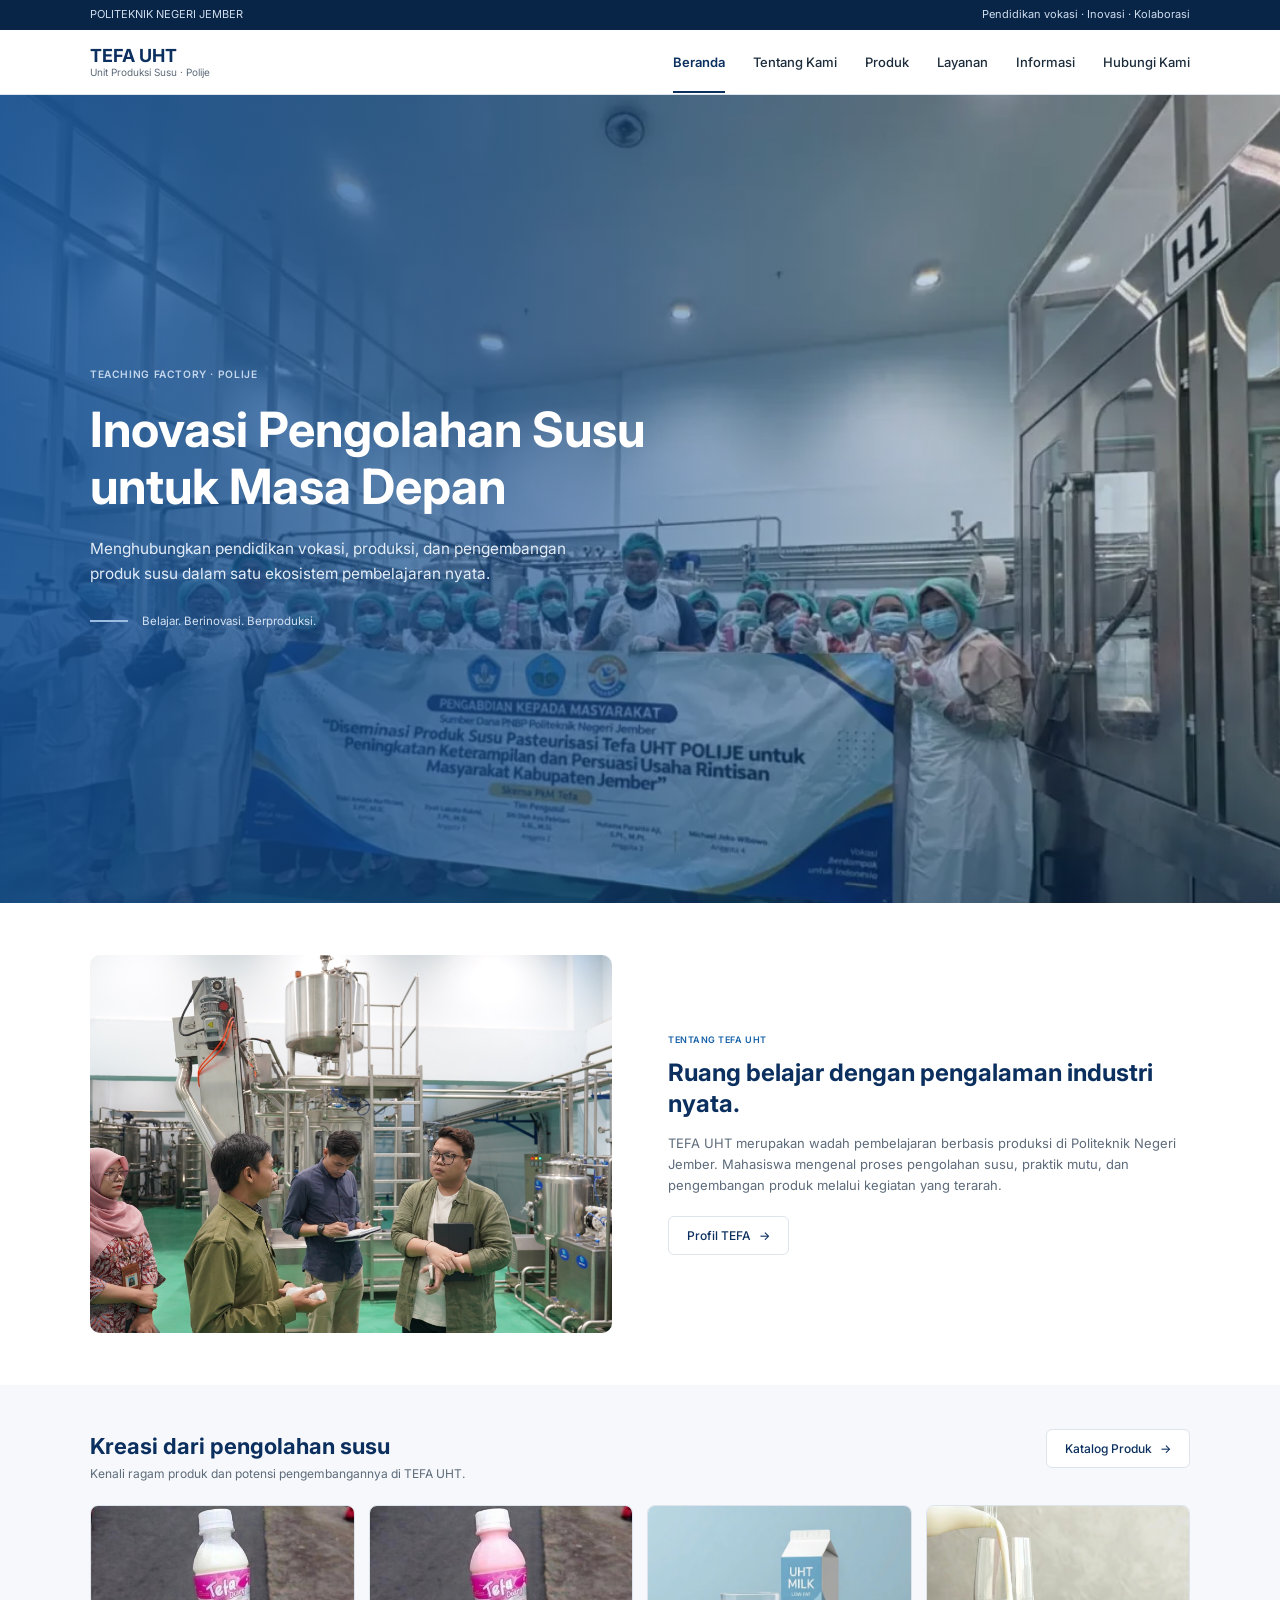
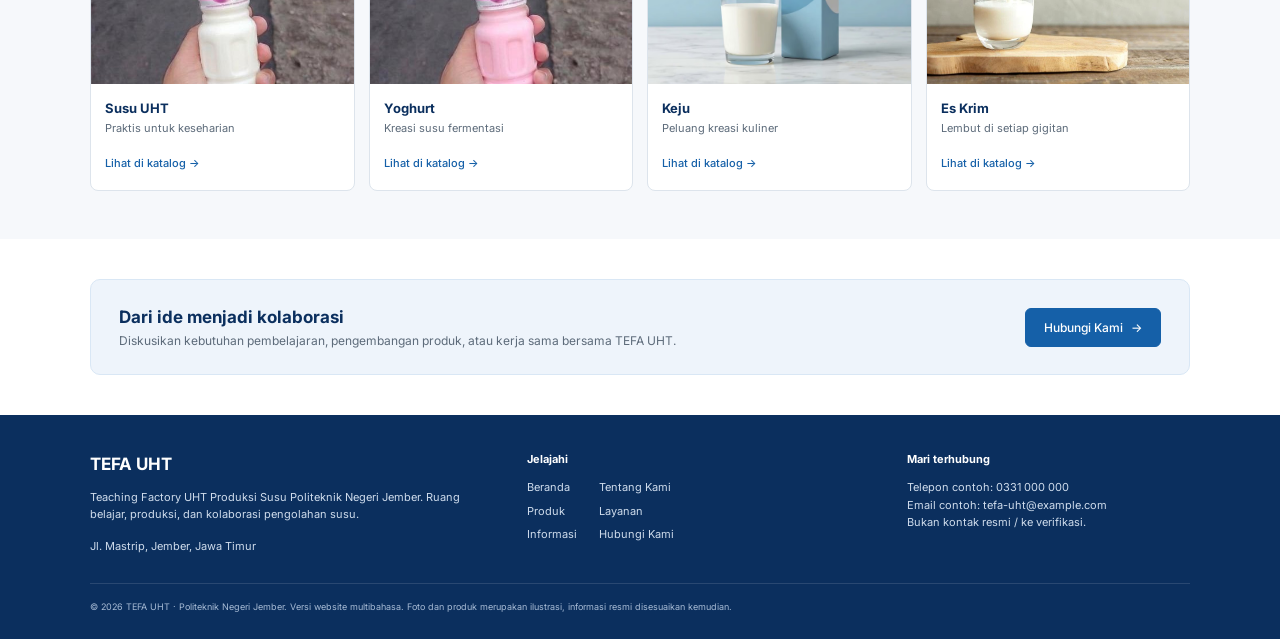
==== commit 77330711: "update" ====
--- a/Beranda.html
+++ b/Beranda.html
@@ -4,62 +4,37 @@
   <meta charset="UTF-8">
   <meta name="viewport" content="width=device-width, initial-scale=1.0">
   <title>TEFA UHT - Teaching Factory Susu Polije</title>
-  <!-- Bootstrap CSS -->
-  <link href="https://cdn.jsdelivr.net/npm/bootstrap@5.3.0/dist/css/bootstrap.min.css" rel="stylesheet">
-  <!-- CSS Custom (hanya warna brand & komponen unik TEFA UHT) -->
   <link rel="stylesheet" href="css/style.css">
 </head>
 <body>
-
-  <!-- ═══════════════════════════════════
-       TOPBAR (kustom)
-  ══════════════════════════════════════ -->
   <div class="topbar">
     <div class="container topbar__inner">
       <span>POLITEKNIK NEGERI JEMBER</span>
       <span>Pendidikan vokasi · Inovasi · Kolaborasi</span>
     </div>
   </div>
-
-  <!-- ═══════════════════════════════════
-       NAVBAR — Bootstrap Navbar
-  ══════════════════════════════════════ -->
-  <nav class="navbar navbar-expand-lg bg-white border-bottom sticky-top shadow-sm">
-    <div class="container">
-      <!-- Logo / Brand -->
-      <a class="navbar-brand logo" href="Beranda.html">
+  <header class="navbar">
+    <div class="container navbar__inner">
+      <a href="Beranda.html" class="logo">
         <strong>TEFA UHT</strong>
-        <small class="d-block">Unit Produksi Susu · Polije</small>
+        <small>Unit Produksi Susu · Polije</small>
       </a>
-
-      <!-- Tombol Hamburger (Bootstrap otomatis handle buka/tutup) -->
-      <button class="navbar-toggler" type="button"
-              data-bs-toggle="collapse" data-bs-target="#navbarMenu"
-              aria-controls="navbarMenu" aria-expanded="false" aria-label="Buka menu">
-        <span class="navbar-toggler-icon"></span>
+      <button class="nav-toggle" id="navToggle" aria-label="Buka menu" aria-expanded="false">
+        <span></span><span></span><span></span>
       </button>
-
-      <!-- Menu navigasi -->
-      <div class="collapse navbar-collapse justify-content-end" id="navbarMenu">
-        <ul class="navbar-nav gap-1">
-          <li class="nav-item"><a class="nav-link active fw-semibold" href="Beranda.html">Beranda</a></li>
-          <li class="nav-item"><a class="nav-link" href="tentang.html">Tentang Kami</a></li>
-          <li class="nav-item"><a class="nav-link" href="produk.html">Produk</a></li>
-          <li class="nav-item"><a class="nav-link" href="layanan.html">Layanan</a></li>
-          <li class="nav-item"><a class="nav-link" href="informasi.html">Informasi</a></li>
-          <li class="nav-item"><a class="nav-link" href="hubungi.html">Hubungi Kami</a></li>
-        </ul>
-      </div>
+      <nav class="nav" id="nav">
+        <a href="Beranda.html" class="active">Beranda</a>
+        <a href="tentang.html">Tentang Kami</a>
+        <a href="produk.html">Produk</a>
+        <a href="layanan.html">Layanan</a>
+        <a href="informasi.html">Informasi</a>
+        <a href="hubungi.html">Hubungi Kami</a>
+      </nav>
     </div>
-  </nav>
-
+  </header>
   <main>
-
-    <!-- ═══════════════════════════════════
-         HERO (kustom — Bootstrap tidak punya)
-    ══════════════════════════════════════ -->
     <section class="hero">
-      <img class="hero__bg" src="img/BANNER.webp" alt="BANNER TEFA UHT">
+      <img class="hero__bg" src="img/BANNER.webp" alt="Mesin pengolahan susu di TEFA UHT">
       <div class="hero__overlay"></div>
       <div class="container hero__content">
         <p class="eyebrow eyebrow--light">TEACHING FACTORY · POLIJE</p>
@@ -68,174 +43,97 @@
         <p class="hero__tagline"><span class="line"></span>Belajar. Berinovasi. Berproduksi.</p>
       </div>
     </section>
-
-    <!-- ═══════════════════════════════════
-         TENTANG — Bootstrap Grid (row + col)
-    ══════════════════════════════════════ -->
-    <section class="py-5">
+    <section class="about container">
+      <div class="img-box about__img"><img src="img/Beranda1.jpeg" alt="Kegiatan mahasiswa di TEFA UHT"></div>
+      <div class="about__text">
+        <p class="eyebrow">TENTANG TEFA UHT</p>
+        <h2>Ruang belajar dengan pengalaman industri nyata.</h2>
+        <p>TEFA UHT merupakan wadah pembelajaran berbasis produksi di Politeknik Negeri Jember. Mahasiswa mengenal proses pengolahan susu, praktik mutu, dan pengembangan produk melalui kegiatan yang terarah.</p>
+        <a href="tentang.html" class="btn btn--outline">Profil TEFA <span class="arrow">→</span></a>
+      </div>
+    </section>
+    <section class="products">
       <div class="container">
-        <div class="row align-items-center g-5">
-          <!-- Kolom kiri: gambar -->
-          <div class="col-md-6">
-            <div class="img-box about__img">
-              <img src="img/Beranda1.jpeg" alt="Kegiatan mahasiswa di TEFA UHT">
+        <div class="products__head">
+          <div>
+            <h2>Kreasi dari pengolahan susu</h2>
+            <p>Kenali ragam produk dan potensi pengembangannya di TEFA UHT.</p>
+          </div>
+          <a href="produk.html" class="btn btn--outline">Katalog Produk <span class="arrow">→</span></a>
+        </div>
+        <div class="cards">
+          <article class="card">
+            <div class="img-box card__img"><img src="img/susu ori.jpg" alt="Susu UHT"></div>
+            <div class="card__body">
+              <h3>Susu UHT</h3>
+              <p>Praktis untuk keseharian</p>
+              <a href="produk.html#susu-uht">Lihat di katalog <span class="arrow">→</span></a>
             </div>
-          </div>
-          <!-- Kolom kanan: teks -->
-          <div class="col-md-6">
-            <p class="eyebrow">TENTANG TEFA UHT</p>
-            <h2 class="about__title">Ruang belajar dengan pengalaman industri nyata.</h2>
-            <p class="text-muted" style="font-size:13px; line-height:1.75;">
-              TEFA UHT merupakan wadah pembelajaran berbasis produksi di Politeknik Negeri Jember.
-              Mahasiswa mengenal proses pengolahan susu, praktik mutu, dan pengembangan produk melalui kegiatan yang terarah.
-            </p>
-            <!-- Tombol — Bootstrap btn -->
-            <a href="tentang.html" class="btn btn-outline-primary">Profil TEFA →</a>
-          </div>
+          </article>
+          <article class="card">
+            <div class="img-box card__img"><img src="img/susu straw.jpg" alt="Yoghurt"></div>
+            <div class="card__body">
+              <h3>Yoghurt</h3>
+              <p>Kreasi susu fermentasi</p>
+              <a href="produk.html#yoghurt">Lihat di katalog <span class="arrow">→</span></a>
+            </div>
+          </article>
+          <article class="card">
+            <div class="img-box card__img"><img src="img/susu uht.avif" alt="Keju"></div>
+            <div class="card__body">
+              <h3>Keju</h3>
+              <p>Peluang kreasi kuliner</p>
+              <a href="produk.html#keju">Lihat di katalog <span class="arrow">→</span></a>
+            </div>
+          </article>
+          <article class="card">
+            <div class="img-box card__img"><img src="img/susu steril.jpeg" alt="Es krim"></div>
+            <div class="card__body">
+              <h3>Es Krim</h3>
+              <p>Lembut di setiap gigitan</p>
+              <a href="produk.html#es-krim">Lihat di katalog <span class="arrow">→</span></a>
+            </div>
+          </article>
         </div>
       </div>
     </section>
-
-    <!-- ═══════════════════════════════════
-         PRODUK — Bootstrap Grid + Bootstrap Card
-    ══════════════════════════════════════ -->
-    <section class="py-5 bg-light">
-      <div class="container">
-        <!-- Header produk -->
-        <div class="d-flex justify-content-between align-items-start flex-wrap gap-3 mb-4">
-          <div>
-            <h2 class="products-title">Kreasi dari pengolahan susu</h2>
-            <p class="text-muted small mb-0">Kenali ragam produk dan potensi pengembangannya di TEFA UHT.</p>
-          </div>
-          <!-- Tombol — Bootstrap btn -->
-          <a href="produk.html" class="btn btn-outline-primary">Katalog Produk →</a>
+    <section class="container cta-wrap">
+      <div class="cta">
+        <div>
+          <h3>Dari ide menjadi kolaborasi</h3>
+          <p>Diskusikan kebutuhan pembelajaran, pengembangan produk, atau kerja sama bersama TEFA UHT.</p>
         </div>
-
-        <!-- Grid 4 kolom (Bootstrap row + col) -->
-        <div class="row g-3">
-
-          <!-- Card 1 -->
-          <div class="col-6 col-md-3">
-            <div class="card h-100 shadow-sm border">
-              <div class="img-box card__img">
-                <img src="img/susu ori.jpg" alt="Susu UHT" class="card-img-top">
-              </div>
-              <div class="card-body">
-                <h3 class="card-title h6 fw-bold text-navy">Susu UHT</h3>
-                <p class="card-text small text-muted">Praktis untuk keseharian</p>
-                <a href="produk.html#susu-uht" class="small text-primary-brand">Lihat di katalog →</a>
-              </div>
-            </div>
-          </div>
-
-          <!-- Card 2 -->
-          <div class="col-6 col-md-3">
-            <div class="card h-100 shadow-sm border">
-              <div class="img-box card__img">
-                <img src="img/susu straw.jpg" alt="Yoghurt" class="card-img-top">
-              </div>
-              <div class="card-body">
-                <h3 class="card-title h6 fw-bold text-navy">Yoghurt</h3>
-                <p class="card-text small text-muted">Kreasi susu fermentasi</p>
-                <a href="produk.html#yoghurt" class="small text-primary-brand">Lihat di katalog →</a>
-              </div>
-            </div>
-          </div>
-
-          <!-- Card 3 -->
-          <div class="col-6 col-md-3">
-            <div class="card h-100 shadow-sm border">
-              <div class="img-box card__img">
-                <img src="img/susu uht.avif" alt="Keju" class="card-img-top">
-              </div>
-              <div class="card-body">
-                <h3 class="card-title h6 fw-bold text-navy">Keju</h3>
-                <p class="card-text small text-muted">Peluang kreasi kuliner</p>
-                <a href="produk.html#keju" class="small text-primary-brand">Lihat di katalog →</a>
-              </div>
-            </div>
-          </div>
-
-          <!-- Card 4 -->
-          <div class="col-6 col-md-3">
-            <div class="card h-100 shadow-sm border">
-              <div class="img-box card__img">
-                <img src="img/susu steril.jpeg" alt="Es krim" class="card-img-top">
-              </div>
-              <div class="card-body">
-                <h3 class="card-title h6 fw-bold text-navy">Es Krim</h3>
-                <p class="card-text small text-muted">Lembut di setiap gigitan</p>
-                <a href="produk.html#es-krim" class="small text-primary-brand">Lihat di katalog →</a>
-              </div>
-            </div>
-          </div>
-
-        </div>
+        <a href="hubungi.html" class="btn btn--primary">Hubungi Kami <span class="arrow">→</span></a>
       </div>
     </section>
-
-    <!-- ═══════════════════════════════════
-         CTA — Bootstrap utilities
-    ══════════════════════════════════════ -->
-    <section class="py-4">
-      <div class="container">
-        <div class="cta-box d-flex justify-content-between align-items-center flex-wrap gap-3 rounded-3 p-4">
-          <div>
-            <h3 class="cta-title mb-1">Dari ide menjadi kolaborasi</h3>
-            <p class="text-muted small mb-0">Diskusikan kebutuhan pembelajaran, pengembangan produk, atau kerja sama bersama TEFA UHT.</p>
-          </div>
-          <!-- Tombol — Bootstrap btn -->
-          <a href="hubungi.html" class="btn btn-primary-navy">Hubungi Kami →</a>
-        </div>
+  </main>
+  <footer class="footer">
+    <div class="container footer__grid">
+      <div class="footer__brand">
+        <h4>TEFA UHT</h4>
+        <p>Teaching Factory UHT Produksi Susu Politeknik Negeri Jember. Ruang belajar, produksi, dan kolaborasi pengolahan susu.</p>
+        <p class="footer__addr">Jl. Mastrip, Jember, Jawa Timur</p>
       </div>
-    </section>
-
-  </main>
-
-  <!-- ═══════════════════════════════════
-       FOOTER — Bootstrap Grid (row + col)
-  ══════════════════════════════════════ -->
-  <footer class="footer pt-4">
-    <div class="container">
-      <!-- Grid 3 kolom Bootstrap -->
-      <div class="row g-4 pb-4" style="border-bottom: 1px solid rgba(255,255,255,.12);">
-
-        <!-- Kolom 1: Brand -->
-        <div class="col-12 col-md-5">
-          <h4 class="text-white mb-2" style="font-size:17px;">TEFA UHT</h4>
-          <p class="footer-text">Teaching Factory UHT Produksi Susu Politeknik Negeri Jember. Ruang belajar, produksi, dan kolaborasi pengolahan susu.</p>
-          <p class="footer-text mt-3">Jl. Mastrip, Jember, Jawa Timur</p>
-        </div>
-
-        <!-- Kolom 2: Navigasi -->
-        <div class="col-6 col-md-4">
-          <h5 class="footer-heading">Jelajahi</h5>
-          <ul class="list-unstyled footer__links">
-            <li><a href="Beranda.html">Beranda</a></li>
-            <li><a href="tentang.html">Tentang Kami</a></li>
-            <li><a href="produk.html">Produk</a></li>
-            <li><a href="layanan.html">Layanan</a></li>
-            <li><a href="informasi.html">Informasi</a></li>
-            <li><a href="hubungi.html">Hubungi Kami</a></li>
-          </ul>
-        </div>
-
-        <!-- Kolom 3: Kontak -->
-        <div class="col-6 col-md-3">
-          <h5 class="footer-heading">Mari terhubung</h5>
-          <p class="footer__contact">Telepon contoh: 0331 000 000<br>Email contoh: tefa-uht@example.com<br>Bukan kontak resmi / ke verifikasi.</p>
-        </div>
-
+      <div>
+        <h5>Jelajahi</h5>
+        <ul class="footer__links">
+          <li><a href="Beranda.html">Beranda</a></li>
+          <li><a href="tentang.html">Tentang Kami</a></li>
+          <li><a href="produk.html">Produk</a></li>
+          <li><a href="layanan.html">Layanan</a></li>
+          <li><a href="informasi.html">Informasi</a></li>
+          <li><a href="hubungi.html">Hubungi Kami</a></li>
+        </ul>
       </div>
-      <!-- Footer bottom -->
-      <div class="footer__bottom py-3">
-        © <span id="year">2026</span> TEFA UHT · Politeknik Negeri Jember. Versi website multibahasa. Foto dan produk merupakan ilustrasi, informasi resmi disesuaikan kemudian.
+      <div>
+        <h5>Mari terhubung</h5>
+        <p class="footer__contact">Telepon contoh: 0331 000 000<br>Email contoh: tefa-uht@example.com<br>Bukan kontak resmi / ke verifikasi.</p>
       </div>
     </div>
+    <div class="container footer__bottom">
+      © <span id="year">2026</span> TEFA UHT · Politeknik Negeri Jember. Versi website multibahasa. Foto dan produk merupakan ilustrasi, informasi resmi disesuaikan kemudian.
+    </div>
   </footer>
-
-  <!-- Bootstrap JS (wajib untuk Navbar mobile collapse) -->
-  <script src="https://cdn.jsdelivr.net/npm/bootstrap@5.3.0/dist/js/bootstrap.bundle.min.js"></script>
   <script src="js/script.js"></script>
 </body>
 </html>
--- a/css/style.css
+++ b/css/style.css
@@ -0,0 +1,280 @@
+@import url("https://fonts.googleapis.com/css2?family=Inter:wght@400;500;600;700&display=swap");
+
+:root { --navy: #0b2f5e; --navy-dark: #082548; --blue: #1560a8; --blue-soft: #eef4fb; --text: #1c2b3a; --muted: #5d6b7a; --line: #dde4ec; --bg-soft: #f6f8fb; --white: #ffffff; }
+* { box-sizing: border-box; margin: 0; padding: 0; }
+html { scroll-behavior: smooth; }
+body { font-family: "Inter", system-ui, sans-serif; color: var(--text); background: var(--white); line-height: 1.6; font-size: 15px; }
+img { display: block; width: 100%; height: 100%; object-fit: cover; }
+a { color: inherit; text-decoration: none; }
+ul { list-style: none; }
+.container { width: min(1100px, 100% - 48px); margin-inline: auto; }
+:focus-visible { outline: 2px solid var(--blue); outline-offset: 3px; }
+.topbar { background: var(--navy-dark); color: #cfdcec; font-size: 11px; padding: 6px 0; }
+.topbar__inner { display: flex; justify-content: space-between; gap: 16px; }
+.navbar { background: var(--white); border-bottom: 1px solid var(--line); position: sticky; top: 0; z-index: 50; }
+.navbar__inner { display: flex; align-items: center; justify-content: space-between; height: 64px; }
+.logo { display: flex; flex-direction: column; line-height: 1.2; }
+.logo strong { font-size: 18px; color: var(--navy); font-weight: 700; }
+.logo small { font-size: 10px; color: var(--muted); }
+.nav { display: flex; gap: 28px; font-size: 13px; font-weight: 500; }
+.nav a { padding: 22px 0 18px; border-bottom: 2px solid transparent; transition: color .2s; }
+.nav a:hover { color: var(--blue); }
+.nav a.active { color: var(--navy); font-weight: 600; border-bottom-color: var(--navy); }
+.nav-toggle { display: none; background: none; border: 0; width: 40px; height: 40px; cursor: pointer; flex-direction: column; justify-content: center; align-items: center; gap: 5px; }
+.nav-toggle span { width: 22px; height: 2px; background: var(--navy); transition: transform .25s, opacity .25s; }
+.nav-toggle[aria-expanded="true"] span:nth-child(1) { transform: translateY(7px) rotate(45deg); }
+.nav-toggle[aria-expanded="true"] span:nth-child(2) { opacity: 0; }
+.nav-toggle[aria-expanded="true"] span:nth-child(3) { transform: translateY(-7px) rotate(-45deg); }
+.img-box { background: linear-gradient(135deg, #c9d6e4, #e3eaf2); overflow: hidden; position: relative; }
+.hero { position: relative; min-height: 420px; min-height: max(420px, calc(100vh - 92px)); min-height: max(420px, calc(100svh - 92px)); display: flex; align-items: center; background: var(--navy); overflow: hidden; }
+.hero__bg { position: absolute; inset: 0; }
+.hero__overlay { position: absolute; inset: 0; background:
+    linear-gradient(0deg, rgba(11, 47, 94, .30) 0%, rgba(11, 47, 94, 0) 40%),
+    linear-gradient(90deg, rgba(21, 82, 150, .88) 0%, rgba(21, 82, 150, .62) 38%, rgba(21, 82, 150, .25) 72%, rgba(21, 82, 150, .08) 100%); }
+.hero__content { position: relative; z-index: 1; padding: 48px 0; }
+.eyebrow { font-size: 9px; font-weight: 600; letter-spacing: .06em; color: var(--blue); margin-bottom: 10px; }
+.eyebrow--light { color: #c4d6ec; }
+.hero .eyebrow--light { font-size: clamp(10px, .8vw, 14px); margin-bottom: clamp(14px, 1.4vw, 24px); }
+.hero h1 { color: var(--white); font-size: clamp(30px, 3.8vw, 64px); line-height: 1.18; font-weight: 700; max-width: 14em; margin-bottom: clamp(14px, 1.6vw, 28px); }
+.hero__desc { color: #e3ecf7; font-size: clamp(14px, 1.2vw, 21px); line-height: 1.65; max-width: 34em; margin-bottom: clamp(20px, 2vw, 36px); }
+.hero__tagline { color: #d3e1f2; font-size: clamp(11px, .9vw, 16px); display: flex; align-items: center; gap: 14px; }
+.hero__tagline .line { width: clamp(28px, 3vw, 52px); height: 2px; background: #9bbbe0; }
+.about { display: grid; grid-template-columns: 1fr 1fr; gap: 56px; align-items: center; padding: 52px 0; }
+.about__img { border-radius: 10px; aspect-ratio: 4 / 2.9; }
+.about__text h2 { font-size: 24px; line-height: 1.3; color: var(--navy); margin-bottom: 14px; font-weight: 700; }
+.about__text p:not(.eyebrow) { color: var(--muted); font-size: 13px; margin-bottom: 20px; }
+.btn { display: inline-flex; align-items: center; gap: 8px; font-size: 12px; font-weight: 500; padding: 9px 18px; border-radius: 6px; border: 1px solid var(--line); transition: background .2s, border-color .2s, color .2s; }
+.btn--outline { background: var(--white); color: var(--navy); }
+.btn--outline:hover { border-color: var(--blue); color: var(--blue); }
+.btn--primary { background: var(--blue); color: var(--white); border-color: var(--blue); }
+.btn--primary:hover { background: var(--navy); border-color: var(--navy); }
+.arrow { transition: transform .2s; }
+.btn:hover .arrow, .card__body a:hover .arrow { transform: translateX(3px); }
+.products { background: var(--bg-soft); padding: 44px 0 48px; }
+.products__head { display: flex; justify-content: space-between; align-items: flex-start; gap: 20px; margin-bottom: 22px; }
+.products__head h2 { font-size: 22px; color: var(--navy); font-weight: 700; }
+.products__head p { color: var(--muted); font-size: 12px; }
+.cards { display: grid; grid-template-columns: repeat(4, 1fr); gap: 14px; }
+.card { background: var(--white); border: 1px solid var(--line); border-radius: 8px; overflow: hidden; transition: box-shadow .2s, transform .2s; }
+.card:hover { box-shadow: 0 8px 20px rgba(11, 47, 94, .12); transform: translateY(-2px); }
+.card__img { aspect-ratio: 4 / 2.7; }
+.card__body { padding: 14px 14px 16px; }
+.card__body h3 { font-size: 13px; color: var(--navy); font-weight: 700; }
+.card__body p { font-size: 11px; color: var(--muted); margin: 2px 0 12px; }
+.card__body a { font-size: 11px; color: var(--blue); font-weight: 500; }
+.cta-wrap { padding: 40px 0; }
+.cta { display: flex; justify-content: space-between; align-items: center; gap: 24px; background: var(--blue-soft); border: 1px solid #d9e7f5; border-radius: 10px; padding: 24px 28px; }
+.cta h3 { font-size: 17px; color: var(--navy); font-weight: 700; }
+.cta p { font-size: 12px; color: var(--muted); }
+.footer { background: var(--navy); color: #cfdcec; padding-top: 36px; }
+.footer__grid { display: grid; grid-template-columns: 1.4fr 1.2fr 1fr; gap: 40px; padding-bottom: 28px; border-bottom: 1px solid rgba(255, 255, 255, .12); }
+.footer h4 { font-size: 17px; color: var(--white); margin-bottom: 10px; }
+.footer h5 { font-size: 11px; color: var(--white); margin-bottom: 10px; }
+.footer p, .footer li { font-size: 11px; }
+.footer__addr { margin-top: 14px; }
+.footer__links { display: grid; grid-template-columns: repeat(2, auto); justify-content: start; gap: 6px 22px; }
+.footer__links a:hover { color: var(--white); text-decoration: underline; }
+.footer__bottom { font-size: 9px; padding: 16px 0 24px; color: #a8bcd6; }
+.page-header { background: var(--blue-soft); padding: 28px 0 36px; }
+.breadcrumb { display: flex; gap: 8px; font-size: 11px; color: var(--muted); margin-bottom: 14px; }
+.breadcrumb a:hover { color: var(--blue); text-decoration: underline; }
+.page-header h1 { font-size: clamp(28px, 3vw, 40px); color: var(--navy); font-weight: 700; line-height: 1.2; margin-bottom: 10px; }
+.page-header p { font-size: 13px; color: var(--muted); max-width: 40em; }
+.subpage { padding-top: 28px; }
+.subnav { display: flex; flex-wrap: wrap; gap: 10px; margin-bottom: 36px; }
+.subnav__link { display: inline-block; font-size: 11px; font-weight: 500; padding: 8px 18px; border-radius: 6px; background: var(--blue-soft); color: var(--muted); transition: background .2s, color .2s; }
+.subnav__link:hover { color: var(--navy); }
+.subnav__link.active { background: var(--blue); color: var(--white); }
+.btn:hover .arrow { transform: translateX(3px); }
+.profile { display: grid; grid-template-columns: 1fr 1fr; gap: 56px; align-items: center; }
+.profile__text h2 { font-size: 26px; line-height: 1.3; color: var(--navy); margin-bottom: 16px; font-weight: 700; max-width: 12em; }
+.profile__text p:not(.eyebrow) { font-size: 12.5px; color: var(--muted); line-height: 1.75; margin-bottom: 14px; }
+.profile__img { border-radius: 10px; aspect-ratio: 4 / 3.2; }
+.features { padding: 52px 0 8px; }
+.features h2 { font-size: 22px; color: var(--navy); font-weight: 700; margin-bottom: 20px; }
+.features__grid { display: grid; grid-template-columns: repeat(3, 1fr); gap: 14px; }
+.feature { background: var(--blue-soft); border-radius: 8px; padding: 20px 22px 22px; }
+.feature__icon { width: 18px; height: 18px; fill: none; stroke: var(--navy); stroke-width: 1.8; stroke-linecap: round; stroke-linejoin: round; margin-bottom: 14px; }
+.feature h3 { font-size: 14px; color: var(--navy); font-weight: 700; margin-bottom: 6px; }
+.feature p { font-size: 11px; color: var(--muted); line-height: 1.7; }
+.reveal { opacity: 0; transform: translateY(14px); transition: opacity .5s ease, transform .5s ease; transition-delay: var(--delay, 0s); }
+.reveal.show { opacity: 1; transform: none; }
+.vision { display: grid; grid-template-columns: 1fr 1.25fr; gap: 18px; align-items: start; }
+.vision__main { background: var(--navy); color: var(--white); border-radius: 10px; padding: 28px 26px 26px; }
+.vision__main .eyebrow { margin-bottom: 16px; }
+.vision__main h2 { font-size: 26px; font-weight: 700; margin-bottom: 14px; }
+.vision__text { font-size: 17px; line-height: 1.6; font-weight: 500; margin-bottom: 26px; }
+.vision__note { font-size: 9px; color: #b8cde6; }
+.mission h2 { font-size: 24px; color: var(--navy); font-weight: 700; margin-bottom: 14px; }
+.mission__list { display: grid; gap: 12px; list-style: none; }
+.mission__list li { display: flex; gap: 18px; align-items: flex-start; background: var(--bg-soft); border-radius: 8px; padding: 16px 20px; }
+.mission__no { font-size: 15px; font-weight: 700; color: var(--blue); min-width: 24px; }
+.mission__list p { font-size: 11.5px; color: var(--muted); line-height: 1.7; }
+.catalog { padding: 36px 0 12px; }
+.catalog h2 { font-size: 20px; color: var(--navy); font-weight: 700; margin-bottom: 18px; }
+.catalog__grid { display: grid; grid-template-columns: repeat(3, 1fr); gap: 16px; }
+.product { background: var(--white); border: 1px solid var(--line); border-radius: 8px; overflow: hidden; transition: box-shadow .2s, transform .2s; }
+.product:hover { box-shadow: 0 8px 20px rgba(11, 47, 94, .12); transform: translateY(-2px); }
+.product__img { aspect-ratio: 5 / 3; }
+.product__body { padding: 12px 16px 18px; }
+.product__meta { display: flex; justify-content: space-between; gap: 10px; font-size: 9px; margin-bottom: 8px; }
+.product__cat { color: var(--blue); font-weight: 500; }
+.product__size { color: var(--muted); }
+.product h3 { font-size: 16px; color: var(--navy); font-weight: 700; margin-bottom: 6px; }
+.product__desc { font-size: 11px; color: var(--muted); line-height: 1.65; }
+.product.reveal.show:hover { transform: translateY(-2px); }
+.service-intro { display: grid; grid-template-columns: 1fr 1.05fr; gap: 56px; align-items: center; }
+.service-intro__text h2 { font-size: 26px; line-height: 1.3; color: var(--navy); margin-bottom: 14px; font-weight: 700; max-width: 11em; }
+.service-intro__text p:not(.eyebrow) { font-size: 12px; color: var(--muted); line-height: 1.75; }
+.service-intro__img { border-radius: 10px; aspect-ratio: 4 / 2.7; }
+.service-intro__caption { font-size: 8.5px; color: var(--muted); margin-top: 8px; }
+.block { margin-top: 48px; }
+.block h2 { font-size: 20px; color: var(--navy); font-weight: 700; margin-bottom: 16px; }
+.benefits__grid { display: grid; grid-template-columns: repeat(3, 1fr); gap: 14px; }
+.benefit { background: var(--blue-soft); border-radius: 8px; padding: 18px 20px 22px; }
+.benefit__icon { width: 16px; height: 16px; fill: none; stroke: var(--blue); stroke-width: 1.8; stroke-linecap: round; stroke-linejoin: round; margin-bottom: 12px; }
+.benefit h3 { font-size: 13.5px; color: var(--navy); font-weight: 700; margin-bottom: 6px; }
+.benefit p { font-size: 10.5px; color: var(--muted); line-height: 1.7; }
+.steps__grid { display: grid; grid-template-columns: repeat(4, 1fr); gap: 12px; list-style: none; }
+.step { background: var(--white); border: 1px solid var(--line); border-radius: 8px; padding: 18px 18px 24px; }
+.step--soft { background: var(--blue-soft); border-color: transparent; }
+.step__no { display: block; font-size: 20px; font-weight: 700; color: var(--blue); margin-bottom: 10px; }
+.step h3 { font-size: 13px; color: var(--navy); font-weight: 700; margin-bottom: 6px; }
+.step p { font-size: 10.5px; color: var(--muted); line-height: 1.7; }
+.cta--info h3 { font-size: 15px; margin-bottom: 4px; }
+.cta--info p { font-size: 11px; }
+.cta__note { font-size: 8.5px !important; margin-top: 8px; }
+.notice { background: var(--blue-soft); border-radius: 8px; padding: 12px 18px; font-size: 10px; color: var(--muted); margin-top: 30px; }
+.practice__grid { display: grid; grid-template-columns: repeat(2, 1fr); gap: 14px; margin-top: 14px; }
+.practice { background: var(--white); border: 1px solid var(--line); border-radius: 8px; padding: 18px 20px 20px; }
+.practice h3 { font-size: 14px; color: var(--navy); font-weight: 700; margin-bottom: 6px; }
+.practice p { font-size: 11px; color: var(--muted); line-height: 1.7; }
+.section-head { margin-bottom: 22px; }
+.section-head h2 { font-size: 24px; color: var(--navy); font-weight: 700; line-height: 1.25; margin-bottom: 6px; }
+.section-head p { font-size: 12px; color: var(--muted); max-width: 52em; }
+.news__grid { display: grid; grid-template-columns: repeat(3, 1fr); gap: 16px; align-items: start; }
+.news-card { background: var(--white); border: 1px solid var(--line); border-radius: 8px; overflow: hidden; transition: box-shadow .2s, transform .2s; }
+.news-card:hover { box-shadow: 0 8px 20px rgba(11, 47, 94, .12); transform: translateY(-2px); }
+.news-card__img { aspect-ratio: 16 / 10; }
+.news-card__body { padding: 14px 16px 18px; }
+.news-card__meta { font-size: 8.5px; font-weight: 500; color: var(--blue); margin-bottom: 8px; }
+.news-card h3 { font-size: 15px; line-height: 1.35; color: var(--navy); font-weight: 700; margin-bottom: 8px; }
+.news-card__desc { font-size: 10.5px; color: var(--muted); line-height: 1.7; }
+.news-card.reveal.show:hover { transform: translateY(-2px); }
+.gallery__grid { display: grid; grid-template-columns: repeat(3, 1fr); gap: 20px 16px; }
+.gallery__item { margin: 0; }
+.gallery__btn { display: block; width: 100%; padding: 0; border: 0; border-radius: 10px; aspect-ratio: 3 / 2; cursor: zoom-in; font: inherit; }
+.gallery__btn img { transition: transform .35s ease; }
+.gallery__btn:hover img { transform: scale(1.04); }
+.gallery__item figcaption { display: flex; flex-direction: column; gap: 2px; margin-top: 8px; }
+.gallery__item strong { font-size: 12.5px; font-weight: 500; color: var(--navy); }
+.gallery__item span { font-size: 9px; color: var(--muted); }
+.lightbox { margin: auto; border: 0; border-radius: 10px; padding: 0; width: min(900px, 92vw); background: var(--white); overflow: hidden; }
+.lightbox::backdrop { background: rgba(8, 37, 72, .78); }
+.lightbox img { width: 100%; max-height: 72vh; object-fit: contain; background: #0b1a2e; }
+.lightbox__caption { font-size: 12px; color: var(--navy); font-weight: 500; padding: 12px 18px 14px; }
+.lightbox__close { position: absolute; top: 10px; right: 10px; width: 32px; height: 32px; border: 0; border-radius: 50%; background: rgba(255, 255, 255, .92); color: var(--navy); font-size: 14px; cursor: pointer; }
+.lightbox__close:hover { background: var(--white); }
+button.btn { font-family: inherit; cursor: pointer; }
+.btn:disabled { opacity: .7; cursor: default; }
+.contact { display: grid; grid-template-columns: 1fr 1.12fr; gap: 32px; align-items: start; padding-top: 40px; }
+.contact__info h2 { font-size: 24px; color: var(--navy); font-weight: 700; margin-bottom: 14px; }
+.contact__org { font-size: 13px; font-weight: 500; color: var(--navy); margin-bottom: 12px; }
+.contact__addr { display: flex; align-items: center; gap: 10px; font-size: 11px; color: var(--muted); margin-bottom: 18px; }
+.icon { width: 15px; height: 15px; flex: none; fill: none; stroke: var(--blue); stroke-width: 1.8; stroke-linecap: round; stroke-linejoin: round; }
+.contact__box { background: var(--blue-soft); border-radius: 8px; padding: 16px 18px 14px; margin-bottom: 14px; }
+.contact__box .eyebrow { margin-bottom: 12px; }
+.contact__line { display: flex; align-items: center; gap: 10px; font-size: 11px; color: var(--text); margin-bottom: 10px; width: fit-content; }
+.contact__line:hover span { color: var(--blue); text-decoration: underline; }
+.contact__note { font-size: 8.5px; color: var(--muted); margin-top: 4px; }
+.map { position: relative; display: block; border-radius: 10px; overflow: hidden; }
+.map__img { aspect-ratio: 1.9 / 1; border-radius: 10px; }
+.map__img img { transition: transform .35s ease; }
+.map:hover .map__img img, .map:focus-visible .map__img img { transform: scale(1.04); }
+.map__badge { position: absolute; right: 10px; bottom: 10px; background: var(--white); color: var(--navy); font-size: 10px; font-weight: 600; padding: 6px 10px; border-radius: 6px; box-shadow: 0 2px 8px rgba(8, 37, 72, .25); opacity: 0; transform: translateY(4px); transition: opacity .2s, transform .2s; }
+.map:hover .map__badge, .map:focus-visible .map__badge { opacity: 1; transform: none; }
+.contact__form { background: var(--white); border: 1px solid var(--line); border-radius: 10px; padding: 26px 24px 28px; }
+.contact__form h2 { font-size: 22px; color: var(--navy); font-weight: 700; margin-bottom: 8px; }
+.contact__lead { font-size: 11px; color: var(--muted); margin-bottom: 20px; }
+.field { margin-bottom: 14px; }
+.field label { display: block; font-size: 10px; font-weight: 600; color: var(--navy); margin-bottom: 6px; }
+.field input, .field textarea { width: 100%; font-family: inherit; font-size: 11px; color: var(--text); background: var(--white); border: 1px solid var(--line); border-radius: 6px; padding: 11px 12px; transition: border-color .2s, box-shadow .2s; }
+.field textarea { resize: vertical; min-height: 110px; line-height: 1.6; }
+.field input::placeholder, .field textarea::placeholder { color: #98a4b3; }
+.field input:focus, .field textarea:focus { outline: none; border-color: var(--blue); box-shadow: 0 0 0 3px rgba(21, 96, 168, .15); }
+.field input[aria-invalid="true"], .field textarea[aria-invalid="true"] { border-color: #c0392b; }
+.field input[aria-invalid="true"]:focus, .field textarea[aria-invalid="true"]:focus { box-shadow: 0 0 0 3px rgba(192, 57, 43, .15); }
+.field__error { font-size: 9.5px; color: #c0392b; margin-top: 5px; min-height: 0; }
+.field__error:empty { display: none; }
+.contact__form .btn { margin-top: 6px; padding: 10px 20px; }
+.tips { padding: 28px 0 44px; }
+.tips__box { background: var(--blue-soft); border-radius: 8px; padding: 18px 22px 20px; }
+.tips__box h3 { font-size: 15px; color: var(--navy); font-weight: 700; margin-bottom: 6px; }
+.tips__box p { font-size: 11px; color: var(--muted); line-height: 1.7; }
+.success { text-align: center; max-width: 620px; padding: 52px 0 76px; display: flex; flex-direction: column; align-items: center; }
+.success__icon { width: 56px; height: 56px; border-radius: 50%; background: #e6f2ec; display: grid; place-items: center; margin-bottom: 18px; animation: pop .45s ease both; }
+.success__icon svg { width: 24px; height: 24px; fill: none; stroke: #2f7d5b; stroke-width: 1.8; stroke-linecap: round; stroke-linejoin: round; }
+.success .eyebrow { margin-bottom: 14px; }
+.success h2 { font-size: clamp(24px, 3vw, 32px); color: var(--navy); font-weight: 700; line-height: 1.25; margin-bottom: 18px; }
+.success h2:focus { outline: none; }
+.success__text { font-size: 12.5px; color: var(--muted); line-height: 1.75; max-width: 34em; margin-bottom: 22px; }
+.success__note { background: var(--blue-soft); border-radius: 8px; padding: 14px 24px; font-size: 10px; color: var(--muted); line-height: 1.7; margin-bottom: 22px; }
+.success__actions { display: flex; flex-wrap: wrap; justify-content: center; gap: 10px; }
+@keyframes pop {
+from { opacity: 0; transform: scale(.6); }
+  to { opacity: 1; transform: scale(1); }
+}
+
+@media (max-width: 900px) {
+  .cards { grid-template-columns: repeat(2, 1fr); }
+  .about { grid-template-columns: 1fr; gap: 24px; }
+  .footer__grid { grid-template-columns: 1fr 1fr; }
+  .footer__brand { grid-column: 1 / -1; }
+  .profile { grid-template-columns: 1fr; gap: 28px; }
+  .features__grid { grid-template-columns: 1fr; }
+  .vision { grid-template-columns: 1fr; }
+  .catalog__grid { grid-template-columns: repeat(2, 1fr); }
+  .service-intro { grid-template-columns: 1fr; gap: 28px; }
+  .steps__grid { grid-template-columns: repeat(2, 1fr); }
+  .benefits__grid { grid-template-columns: 1fr; }
+  .practice__grid { grid-template-columns: 1fr; }
+  .news__grid { grid-template-columns: repeat(2, 1fr); }
+  .gallery__grid { grid-template-columns: repeat(2, 1fr); }
+  .contact { grid-template-columns: 1fr; gap: 28px; }
+}
+
+@media (max-width: 760px) {
+  .topbar__inner span:last-child { display: none; }
+  .nav-toggle { display: flex; }
+  .nav { position: absolute; top: 100%; left: 0; right: 0; background: var(--white); border-bottom: 1px solid var(--line); flex-direction: column; gap: 0; padding: 8px 24px 14px; display: none; }
+  .nav.open { display: flex; }
+  .nav a { padding: 12px 0; border-bottom: 1px solid var(--line); }
+  .hero { min-height: 360px; }
+  .hero h1 { font-size: 28px; }
+  .hero__desc { font-size: 14px; }
+  .hero__overlay { background: rgba(11, 47, 94, .82); }
+  .products__head, .cta { flex-direction: column; align-items: flex-start; }
+  .cta { flex-direction: column; align-items: flex-start; }
+}
+
+@media (max-width: 480px) {
+  .cards { grid-template-columns: 1fr; }
+  .footer__grid { grid-template-columns: 1fr; }
+}
+
+@media (prefers-reduced-motion: reduce) {
+  * { transition: none !important; scroll-behavior: auto !important; }
+  .reveal { opacity: 1; transform: none; transition: none; }
+  .gallery__btn img { transition: none; }
+  .map__img img, .map__badge { transition: none; }
+  .success__icon { animation: none; }
+}
+
+@media (max-width: 560px) {
+  .catalog__grid { grid-template-columns: 1fr; }
+  .steps__grid { grid-template-columns: 1fr; }
+  .news__grid { grid-template-columns: 1fr; }
+  .gallery__grid { grid-template-columns: 1fr; }
+  .success__actions { flex-direction: column; width: 100%; }
+  .success__actions .btn { justify-content: center; }
+}
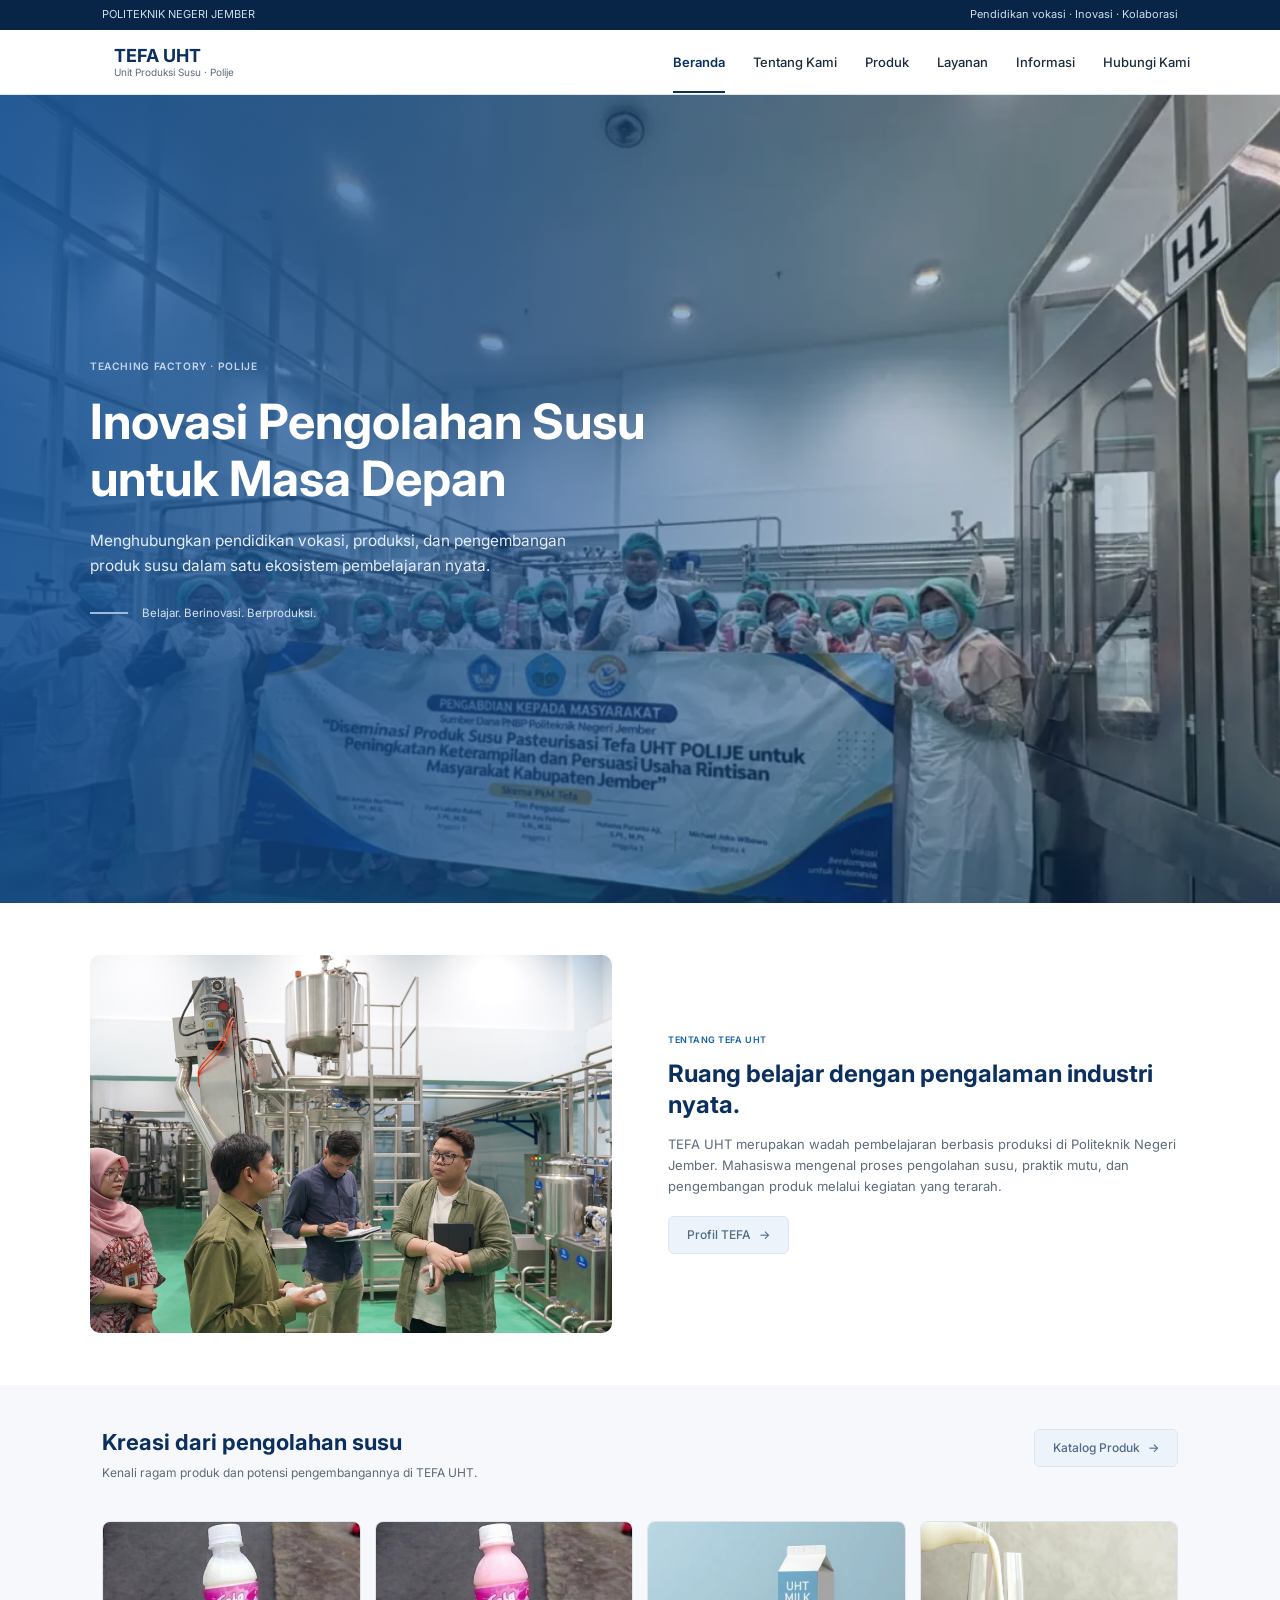
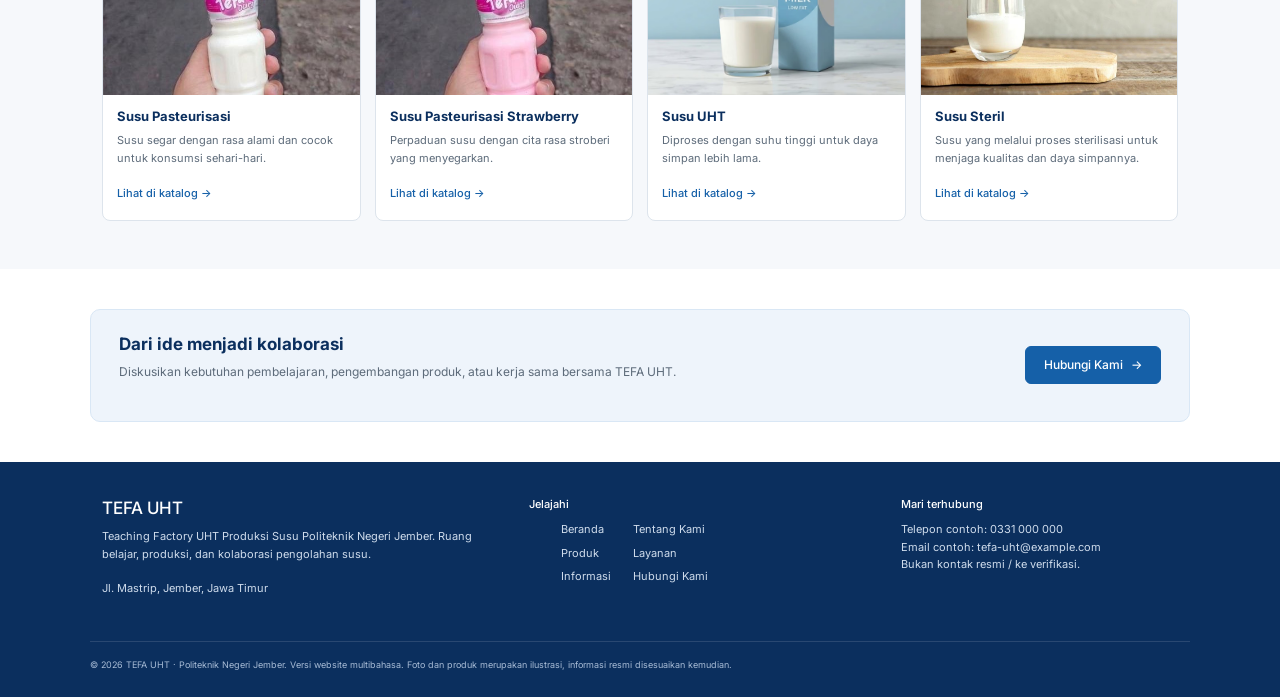
==== commit 752ece46: "abhefhbsdh" ====
--- a/Beranda.html
+++ b/Beranda.html
@@ -4,6 +4,7 @@
   <meta charset="UTF-8">
   <meta name="viewport" content="width=device-width, initial-scale=1.0">
   <title>TEFA UHT - Teaching Factory Susu Polije</title>
+  <link href="https://cdn.jsdelivr.net/npm/bootstrap@5.3.3/dist/css/bootstrap.min.css" rel="stylesheet" integrity="sha384-QWTKZyjpPEjISv5WaRU9OFeRpok6YctnYmDr5pNlyT2bRjXh0JMhjY6hW+ALEwIH" crossorigin="anonymous">
   <link rel="stylesheet" href="css/style.css">
 </head>
 <body>
@@ -13,16 +14,16 @@
       <span>Pendidikan vokasi · Inovasi · Kolaborasi</span>
     </div>
   </div>
-  <header class="navbar">
+  <header class="navbar navbar-expand-md p-0">
     <div class="container navbar__inner">
       <a href="Beranda.html" class="logo">
         <strong>TEFA UHT</strong>
         <small>Unit Produksi Susu · Polije</small>
       </a>
-      <button class="nav-toggle" id="navToggle" aria-label="Buka menu" aria-expanded="false">
+      <button class="nav-toggle navbar-toggler" id="navToggle" type="button" data-bs-toggle="collapse" data-bs-target="#nav" aria-controls="nav" aria-label="Buka menu" aria-expanded="false">
         <span></span><span></span><span></span>
       </button>
-      <nav class="nav" id="nav">
+      <nav class="nav navbar-collapse collapse" id="nav">
         <a href="Beranda.html" class="active">Beranda</a>
         <a href="tentang.html">Tentang Kami</a>
         <a href="produk.html">Produk</a>
@@ -49,7 +50,7 @@
         <p class="eyebrow">TENTANG TEFA UHT</p>
         <h2>Ruang belajar dengan pengalaman industri nyata.</h2>
         <p>TEFA UHT merupakan wadah pembelajaran berbasis produksi di Politeknik Negeri Jember. Mahasiswa mengenal proses pengolahan susu, praktik mutu, dan pengembangan produk melalui kegiatan yang terarah.</p>
-        <a href="tentang.html" class="btn btn--outline">Profil TEFA <span class="arrow">→</span></a>
+        <a href="tentang.html" class="btn btn-outline-primary">Profil TEFA <span class="arrow">→</span></a>
       </div>
     </section>
     <section class="products">
@@ -59,39 +60,39 @@
             <h2>Kreasi dari pengolahan susu</h2>
             <p>Kenali ragam produk dan potensi pengembangannya di TEFA UHT.</p>
           </div>
-          <a href="produk.html" class="btn btn--outline">Katalog Produk <span class="arrow">→</span></a>
+          <a href="produk.html" class="btn btn-outline-primary">Katalog Produk <span class="arrow">→</span></a>
         </div>
         <div class="cards">
           <article class="card">
-            <div class="img-box card__img"><img src="img/susu ori.jpg" alt="Susu UHT"></div>
+            <div class="img-box card__img"><img src="img/susu ori.jpg" alt="Susu Pasteurisasi"></div>
+            <div class="card__body">
+              <h3>Susu Pasteurisasi</h3>
+              <p>Susu segar dengan rasa alami dan cocok untuk konsumsi sehari-hari.</p>
+              <a href="produk.html#susu-pasteurisasi">Lihat di katalog <span class="arrow">→</span></a>
+            </div>
+          </article>
+          <article class="card">
+            <div class="img-box card__img"><img src="img/susu straw.jpg" alt="Susu Pasteurisasi Strawberry"></div>
+            <div class="card__body">
+              <h3>Susu Pasteurisasi Strawberry</h3>
+              <p>Perpaduan susu dengan cita rasa stroberi yang menyegarkan.</p>
+              <a href="produk.html#susu-pasteurisasi-strawberry">Lihat di katalog <span class="arrow">→</span></a>
+            </div>
+          </article>
+          <article class="card">
+            <div class="img-box card__img"><img src="img/susu uht.avif" alt="Susu UHT"></div>
             <div class="card__body">
               <h3>Susu UHT</h3>
-              <p>Praktis untuk keseharian</p>
+              <p>Diproses dengan suhu tinggi untuk daya simpan lebih lama.</p>
               <a href="produk.html#susu-uht">Lihat di katalog <span class="arrow">→</span></a>
             </div>
           </article>
           <article class="card">
-            <div class="img-box card__img"><img src="img/susu straw.jpg" alt="Yoghurt"></div>
+            <div class="img-box card__img"><img src="img/susu steril.jpeg" alt="Susu Steril"></div>
             <div class="card__body">
-              <h3>Yoghurt</h3>
-              <p>Kreasi susu fermentasi</p>
-              <a href="produk.html#yoghurt">Lihat di katalog <span class="arrow">→</span></a>
-            </div>
-          </article>
-          <article class="card">
-            <div class="img-box card__img"><img src="img/susu uht.avif" alt="Keju"></div>
-            <div class="card__body">
-              <h3>Keju</h3>
-              <p>Peluang kreasi kuliner</p>
-              <a href="produk.html#keju">Lihat di katalog <span class="arrow">→</span></a>
-            </div>
-          </article>
-          <article class="card">
-            <div class="img-box card__img"><img src="img/susu steril.jpeg" alt="Es krim"></div>
-            <div class="card__body">
-              <h3>Es Krim</h3>
-              <p>Lembut di setiap gigitan</p>
-              <a href="produk.html#es-krim">Lihat di katalog <span class="arrow">→</span></a>
+              <h3>Susu Steril</h3>
+              <p>Susu yang melalui proses sterilisasi untuk menjaga kualitas dan daya simpannya.</p>
+              <a href="produk.html#susu-steril">Lihat di katalog <span class="arrow">→</span></a>
             </div>
           </article>
         </div>
@@ -134,6 +135,7 @@
       © <span id="year">2026</span> TEFA UHT · Politeknik Negeri Jember. Versi website multibahasa. Foto dan produk merupakan ilustrasi, informasi resmi disesuaikan kemudian.
     </div>
   </footer>
+  <script src="https://cdn.jsdelivr.net/npm/bootstrap@5.3.3/dist/js/bootstrap.bundle.min.js" integrity="sha384-YvpcrYf0tY3lHB60NNkmXc5s9fDVZLESaAA55NDzOxhy9GkcIdslK1eN7N6jIeHz" crossorigin="anonymous"></script>
   <script src="js/script.js"></script>
 </body>
 </html>
--- a/css/style.css
+++ b/css/style.css
@@ -17,6 +17,8 @@
 .logo strong { font-size: 18px; color: var(--navy); font-weight: 700; }
 .logo small { font-size: 10px; color: var(--muted); }
 .nav { display: flex; gap: 28px; font-size: 13px; font-weight: 500; }
+.navbar__inner > .logo { margin-left: clamp(0px, 1vw, 12px); }
+.navbar__inner > .nav { justify-content: flex-end; margin-right: clamp(-12px, -1vw, 0px); }
 .nav a { padding: 22px 0 18px; border-bottom: 2px solid transparent; transition: color .2s; }
 .nav a:hover { color: var(--blue); }
 .nav a.active { color: var(--navy); font-weight: 600; border-bottom-color: var(--navy); }
@@ -47,7 +49,7 @@
 .btn--outline { background: var(--white); color: var(--navy); }
 .btn--outline:hover { border-color: var(--blue); color: var(--blue); }
 .btn--primary { background: var(--blue); color: var(--white); border-color: var(--blue); }
-.btn--primary:hover { background: var(--navy); border-color: var(--navy); }
+.btn--primary:hover { background: var(--navy); border-color: var(--navy); color: var(--white); }
 .arrow { transition: transform .2s; }
 .btn:hover .arrow, .card__body a:hover .arrow { transform: translateX(3px); }
 .products { background: var(--bg-soft); padding: 44px 0 48px; }
@@ -82,8 +84,8 @@
 .page-header p { font-size: 13px; color: var(--muted); max-width: 40em; }
 .subpage { padding-top: 28px; }
 .subnav { display: flex; flex-wrap: wrap; gap: 10px; margin-bottom: 36px; }
-.subnav__link { display: inline-block; font-size: 11px; font-weight: 500; padding: 8px 18px; border-radius: 6px; background: var(--blue-soft); color: var(--muted); transition: background .2s, color .2s; }
-.subnav__link:hover { color: var(--navy); }
+.subnav__link { display: inline-flex; align-items: center; justify-content: center; width: auto; max-width: 100%; height: 36px; box-sizing: border-box; padding: 0 18px; border: 1px solid transparent; border-radius: 6px; font-size: 11px; font-weight: 500; line-height: 1.4; white-space: nowrap; background: var(--blue-soft); color: var(--muted); transition: background .2s, color .2s; }
+.subnav__link:hover { background: var(--blue); color: var(--white); }
 .subnav__link.active { background: var(--blue); color: var(--white); }
 .btn:hover .arrow { transform: translateX(3px); }
 .profile { display: grid; grid-template-columns: 1fr 1fr; gap: 56px; align-items: center; }
@@ -206,7 +208,7 @@
 .field input[aria-invalid="true"]:focus, .field textarea[aria-invalid="true"]:focus { box-shadow: 0 0 0 3px rgba(192, 57, 43, .15); }
 .field__error { font-size: 9.5px; color: #c0392b; margin-top: 5px; min-height: 0; }
 .field__error:empty { display: none; }
-.contact__form .btn { margin-top: 6px; padding: 10px 20px; }
+.contact__form .btn { margin-top: 6px; }
 .tips { padding: 28px 0 44px; }
 .tips__box { background: var(--blue-soft); border-radius: 8px; padding: 18px 22px 20px; }
 .tips__box h3 { font-size: 15px; color: var(--navy); font-weight: 700; margin-bottom: 6px; }
@@ -243,18 +245,19 @@
   .contact { grid-template-columns: 1fr; gap: 28px; }
 }
 
-@media (max-width: 760px) {
+@media (max-width: 767px) {
   .topbar__inner span:last-child { display: none; }
   .nav-toggle { display: flex; }
+  .navbar__inner > .logo { margin-left: 0; }
+  .navbar__inner > .nav { justify-content: flex-start; margin-right: 0; }
   .nav { position: absolute; top: 100%; left: 0; right: 0; background: var(--white); border-bottom: 1px solid var(--line); flex-direction: column; gap: 0; padding: 8px 24px 14px; display: none; }
-  .nav.open { display: flex; }
+  .nav.show, .nav.collapsing { display: flex; }
   .nav a { padding: 12px 0; border-bottom: 1px solid var(--line); }
   .hero { min-height: 360px; }
   .hero h1 { font-size: 28px; }
   .hero__desc { font-size: 14px; }
   .hero__overlay { background: rgba(11, 47, 94, .82); }
   .products__head, .cta { flex-direction: column; align-items: flex-start; }
-  .cta { flex-direction: column; align-items: flex-start; }
 }
 
 @media (max-width: 480px) {
@@ -278,3 +281,14 @@
   .success__actions { flex-direction: column; width: 100%; }
   .success__actions .btn { justify-content: center; }
 }
+.btn-outline-primary:hover {
+background: var(--blue); color: var(--white); border-color: var(--blue);
+}
+
+/* Tombol Profil TEFA dan tombol outline */
+.btn-outline-primary {
+    background-color: #edf3fa;
+    color: #526b86;
+    border-color: #dce6f1;
+    transition: all 0.3s ease;
+}
